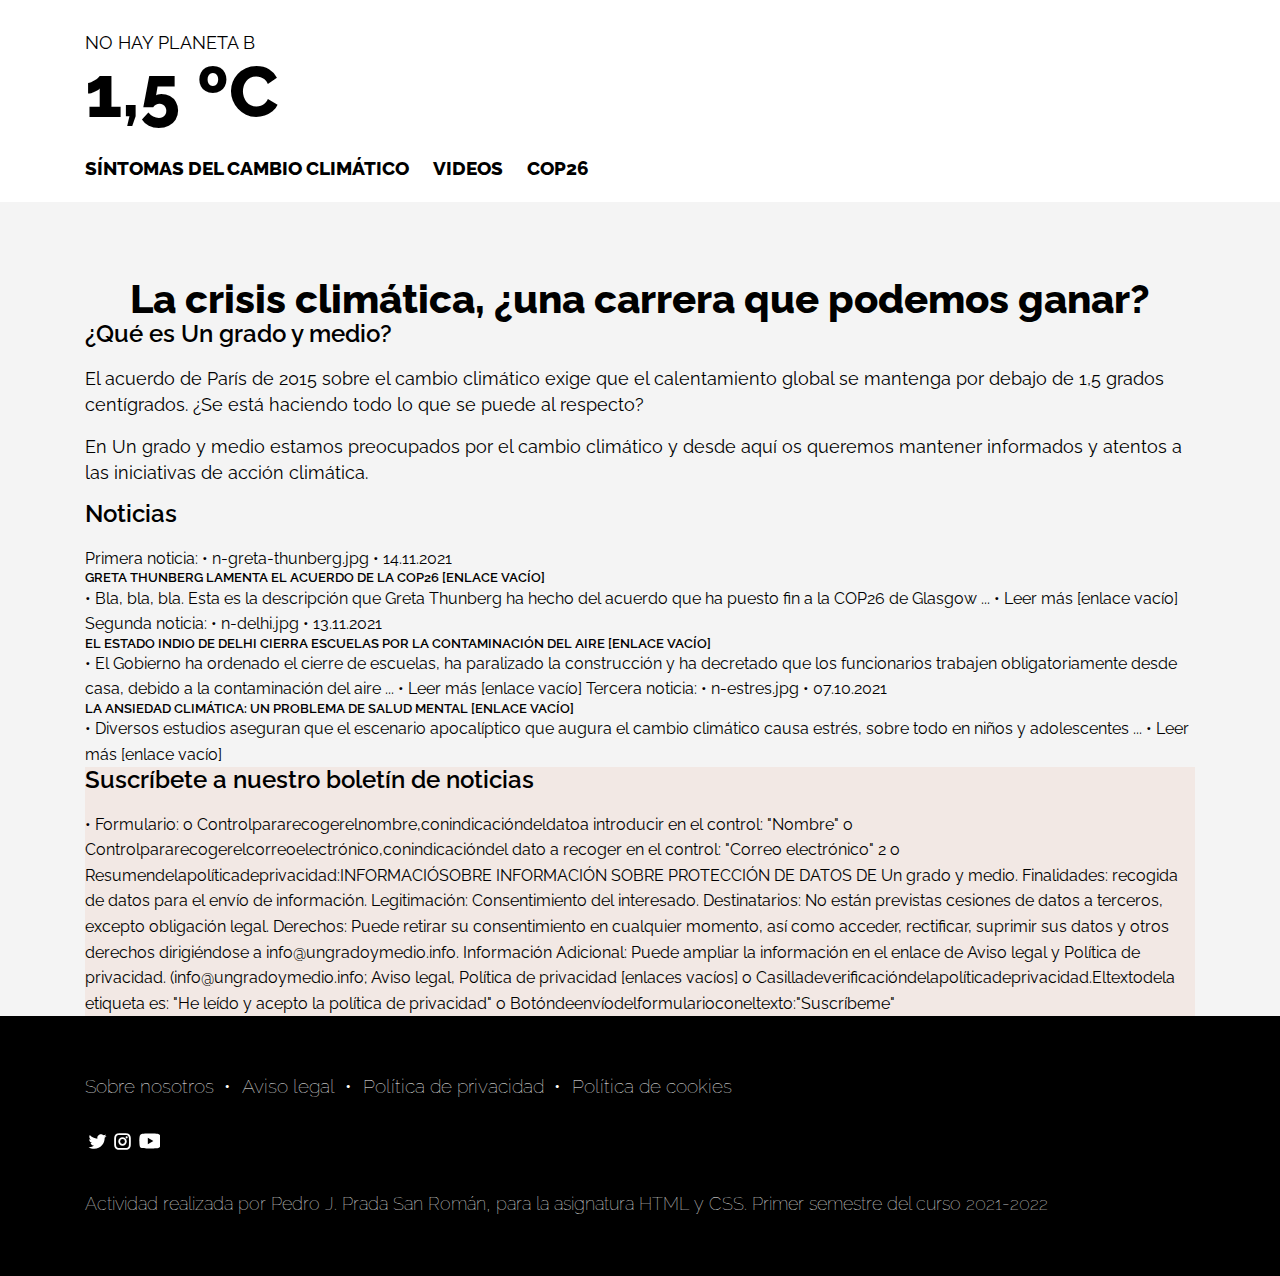
==== index.html @ 4e3079ca "Carga inicial de archivos" ====
<!DOCTYPE html>
<html lang="en">
<head>
    <meta charset="UTF-8">
    <meta name="viewport" content="width=device-width,initial-scale=1">
    <title>Title</title>
    <link rel="stylesheet" href="css/style.css">
</head>
<body>
<header>
    <div class="contlogo">
        <a href="index.html">
            <p class="noplanb">No hay planeta B</p>
            <p class="c15">1,5 &#186;C</p>
        </a>
    </div>
</header>
<nav class="superior">
    <ul>
        <li><a href="sintomas.html">Síntomas del cambio climático</a></li>
        <li><a href="videos.html">Videos</a></li>
        <li><a href="cop26.html">COP26</a></li>
    </ul>
</nav>
<main>
    <section class="principal">
        <h1>La crisis climática, ¿una carrera que podemos ganar?</h1>
    </section>
    <section>
        <h2>¿Qué es Un grado y medio?</h2>
        <p>El acuerdo de París de 2015 sobre el cambio climático exige que el calentamiento global se mantenga por
            debajo de 1,5 grados centígrados. ¿Se está haciendo todo lo que se puede al respecto?</p>
        <p>En Un grado y medio estamos preocupados por el cambio climático y desde aquí os queremos mantener
            informados y atentos a las iniciativas de acción climática.</p>
    </section>
    <section>
        <h2>Noticias</h2>
        <div class="noticia">
            Primera noticia:

            • n-greta-thunberg.jpg
            • 14.11.2021
            <h3>Greta Thunberg lamenta el acuerdo de la COP26 [enlace
                vacío]</h3>

            • Bla, bla, bla. Esta es la descripción que Greta Thunberg ha
            hecho del acuerdo que ha puesto fin a la COP26 de Glasgow
            ...
            • Leer más [enlace vacío]
        </div>
        <div class="noticia">
            Segunda noticia:
            • n-delhi.jpg
            • 13.11.2021
            <h3>El estado indio de Delhi cierra escuelas por la contaminación
                del aire [enlace vacío]</h3>
            • El Gobierno ha ordenado el cierre de escuelas, ha paralizado
            la construcción y ha decretado que los funcionarios trabajen obligatoriamente desde casa, debido a la
            contaminación del aire ...
            • Leer más [enlace vacío] Tercera noticia:
            • n-estres.jpg
            • 07.10.2021
        </div>
        <div class="noticia">
            <h3>La ansiedad climática: un problema de salud mental [enlace
                vacío]</h3>
            • Diversos estudios aseguran que el escenario apocalíptico
            que augura el cambio climático causa estrés, sobre todo en
            niños y adolescentes ...
            • Leer más [enlace vacío]
        </div>
    </section>
    <section class="boletin">
        <h2>Suscríbete a nuestro boletín de noticias</h2>
        • Formulario:
        o Controlpararecogerelnombre,conindicacióndeldatoa introducir en el control: "Nombre"
        o Controlpararecogerelcorreoelectrónico,conindicacióndel dato a recoger en el control: "Correo electrónico"
        2
        o Resumendelapolíticadeprivacidad:INFORMACIÓSOBRE INFORMACIÓN SOBRE PROTECCIÓN DE DATOS DE Un grado y medio.
        Finalidades: recogida de datos para el envío de información. Legitimación: Consentimiento del interesado.
        Destinatarios: No están previstas cesiones de datos a terceros, excepto obligación legal. Derechos: Puede
        retirar su consentimiento en cualquier momento, así como acceder, rectificar, suprimir sus datos y otros
        derechos dirigiéndose a info@ungradoymedio.info. Información Adicional: Puede ampliar la información en el
        enlace de Aviso legal y Política de privacidad.
        (info@ungradoymedio.info; Aviso legal, Política de privacidad
        [enlaces vacíos]
        o Casilladeverificacióndelapolíticadeprivacidad.Eltextodela
        etiqueta es: "He leído y acepto la política de privacidad" o
        Botóndeenvíodelformularioconeltexto:"Suscríbeme"
    </section>
</main>
<footer>
    <nav>
        <ul class="footmenu">
            <li><a href="">Sobre nosotros</a></li>
            <li><a href="">Aviso legal</a></li>
            <li><a href="">Política de privacidad</a></li>
            <li><a href="">Política de cookies</a></li>
        </ul>
        <ul class="redes">
            <li class="twitter">
                <a href=""></a>
            </li>
            <li class="instagram">
                <a href=""></a>
            </li>
            <li class="youtube">
                <a href=""></a>
            </li>
        </ul>
    </nav>
    <div>
        <p>Actividad realizada por Pedro J. Prada San Román, para la asignatura
            HTML y CSS. Primer semestre del curso 2021-2022</p>
    </div>
</footer>
</body>
</html>
---- css/style.css ----
/*
CSS general
 */
@import url('https://fonts.googleapis.com/css2?family=Raleway:ital,wght@0,400;0,600;0,800;1,400&display=swap');

* {
    margin: 0;
    padding: 0;
    box-sizing: border-box;
}

body {
    font-family: Raleway, sans-serif;
    line-height: 1.6;
    color: rgb(0, 0, 0);
    background-color: rgb(244, 244, 244);
}

h1, h2, h3 {
    line-height: 1.1em;
}

h1 {
    font-weight: 800;
    font-size: 2.5rem;
    text-align: center;
}

h2 {
    font-weight: 600;
    font-size: 1.5rem;
}

h3 {
    text-transform: uppercase;
    font-weight: 600;
    font-size: .8rem;
}

p {
    font-size: 1.1rem;
    margin-bottom: 1rem;
}

a {
    text-decoration: none;
    color: black;
    padding: 0;
    margin: 0;
}

/*
CSS cabacera
 */
header {
    display: inline-block;
    width: 100%;
    background-color: rgb(255, 255, 255);
    padding: 0;
}

.contlogo {
    margin: 0 auto;
    width: 1110px;
}


.superior {
    background-color: white;
    padding: 0;
    position: -webkit-sticky;
    position: sticky;
    top: 0;
    display: block;
    line-height: 3.0em;
    padding-bottom: 10px;
}

.superior ul {
    width: 1110px;
    margin: 0px auto 0;
    list-style: none;
    text-transform: uppercase;
    font-size: 1.2em;
    font-weight: 800;
}

.superior ul li {
    display: inline;
    margin-right: 20px;
}

.superior ul li a {
    color: rgb(0, 0, 0);
}

.superior ul li a:hover {
    color: rgba(0, 0, 0, 0.5);
}

.superior ul li a.actual {
    color: rgb(189, 55, 0);
}

.noplanb {
    display: block;
    line-height: 1.5em;
    margin-top: 30px;
    margin-bottom: 0px;
    font-size: 1.1em;
    text-transform: uppercase;
}

.c15 {
    display: block;
    line-height: 1em;
    font-weight: 800;
    font-size: 4.5em;
}

/*
CSS Cuerpo general
 */
main {
    width: 1110px;
    min-height: 710px;
    margin: 0 auto 0px;
    padding-top: 10px;

}

.boletin {
    background-color: rgb(242, 232, 228);
}


/*
CSS Cuerpo Sintomas
 */
article {
    padding: 10px;
}

article a {
    text-decoration: none;
    border-bottom: dotted 1px;
    color: rgb(189, 55, 0);
}

article a:hover {
    color: rgb(0, 0, 0);
}

aside figure img {
    width: 300px;
}

/*
CSS COP26
 */
.maincop26 {
    margin-top: 35px;
    display: grid;
    grid-template-areas:
      "section section"
      "footer footer";
    grid-template-columns: 5fr 7fr;
    grid-gap: 120px;
}

h1 {
    margin-top: 65px;
}

aside h3 {
    margin-top: 13px;

}

aside p {
    line-height: 1.5em;
    margin-bottom: 15px;
}

section h2 {
    margin-bottom: 18px;

}

section p {
    font-weight: 400;
    line-height: 1.5em;
    margin-bottom: 15px;
    hyphens: auto;
}

blockquote {
    border-left: solid 5px rgb(189, 55, 0);
    background-color: rgb(255, 255, 255);
    padding: 10px;
    margin-bottom: 25px;
    font-style: italic;
}

ol {
    margin-bottom: 30px;
}

ol li {
    font-size: 1.1em;
    margin-left: 30px;
    margin-bottom: 13px;
}

cite {
    font-weight: bold;
}

.resaltado {
    font-weight: 600;
}

/*
CSS Pie de página
 */
footer {

    width: 100%;
    display: block;
    height: 260px;
    margin: 0;
    background-color: rgb(0, 0, 0);
    color: rgb(255, 255, 255);
    font-weight: lighter;
    font-size: 1.2em;
}


footer nav, footer div {
    margin: 0 auto;
    width: 1110px;
}

footer div {
    padding-top: 30px;
}

footer div p {
    line-height: .7;
}

footer nav ul {
    margin: 0;
    padding-top: 55px;
    list-style: none;

}

footer nav ul li {
    display: inline;
    margin-right: 7px;
}

footer ul li a {
    text-decoration: none;
    color: rgb(255, 255, 255);
}

footer ul li a:hover {
    color: rgb(189, 55, 0);
}

.footmenu li:after {
    margin-left: 5px;
    content: ' \2022';
}

.footmenu li:last-child:after {
    content: '';
}

footer nav ul.redes {
    margin: 0;
    padding-top: 35px;
    list-style: none;
}

footer nav ul.redes li {
    margin: 0;
}

.twitter {
    padding: 12.5px;
    background-image: url("../images/twitter.svg");
    background-repeat: no-repeat;
    background-size: 25px;
    cursor: pointer;
}

.youtube {
    padding: 12.5px;
    background-image: url("../images/youtube.svg");
    background-repeat: no-repeat;
    background-size: 30px;
    cursor: pointer;
}

.instagram {
    padding: 12.5px;
    background-image: url("../images/instagram.svg");
    background-repeat: no-repeat;
    background-size: 25px;
    cursor: pointer;
}

.twitter:hover, .youtube:hover, .instagram:hover {
    opacity: .7;
}


@media screen and (max-width: 1080px) {
    /*
    CSS cabacera
     */
    header {
        margin: 0 auto;
    }

    header, main, footer {
        width: 100%
    }
}

@media screen and (max-width: 800px) {

    /*
    CSS cabacera
    */

    .contlogo {
        margin: 0 auto;
        width: 100%;
    }
    .superior{
        padding-top: 10px;
        line-height: 1.5em;
        padding-bottom: 20px;
    }

    .superior ul {
        display: inline-block;
        width: 100%;
        font-size: 1em;
    }

    nav.superior ul li {
        display: block;
        text-align: center;
    }


    .noplanb {
        margin: 30px auto 0;
        font-size: .8em;
        text-align: center;
    }

    .c15 {
        text-align: center;
        line-height: 1em;
        font-size: 3.5em;
    }

    h1 {
        margin-top: 50px;
        font-size: 1.5rem;
        text-align: center;
    }
    h2 {
        font-size: 1.3rem;
    }
    /*
CSS COP26
 */
    .maincop26 {
        margin-top: 35px;
        display: block;
        padding: 0 30px;

    }

    /*
    CSS Pie de página
     */
    footer {

        display: block;
        line-height: 1.3em;
        height: 380px;
        margin: 0;
        background-color: rgb(0, 0, 0);
        color: rgb(255, 255, 255);
        font-weight: lighter;
        font-size: 1.2em;

        text-align: center;
    }


    footer nav, footer div {
        margin: 0 auto;
        width: 75%;
    }

    footer div {
        padding-top: 25px;
    }

    footer div p {
        line-height: 1.4em;
    }


    footer nav ul li {
        display: block;
    }

    .footmenu li:after {
        content: '';
    }

    footer nav ul.redes li {
        display: inline;
        margin: 0;
    }
}
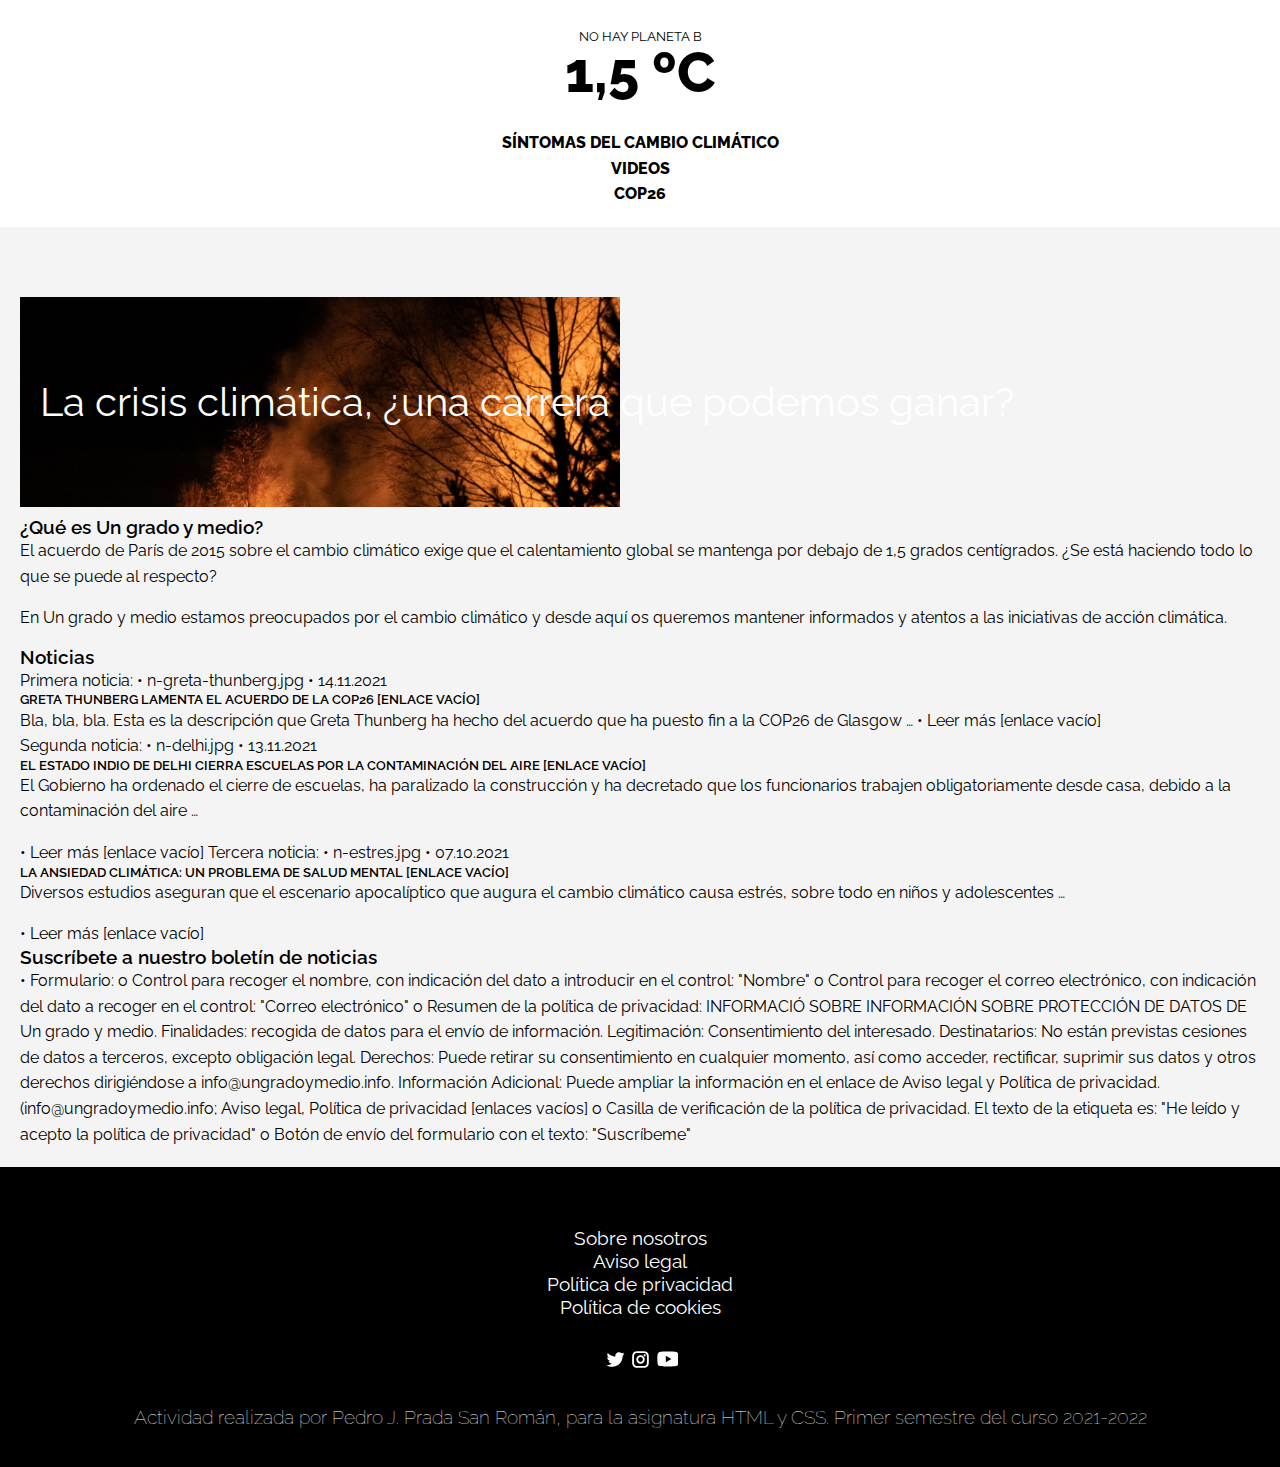
==== commit 642916f0: "avance" ====
--- a/index.html
+++ b/index.html
@@ -1,10 +1,10 @@
 <!DOCTYPE html>
-<html lang="en">
+<html lang="es">
 <head>
     <meta charset="UTF-8">
     <meta name="viewport" content="width=device-width,initial-scale=1">
     <title>Title</title>
-    <link rel="stylesheet" href="css/style.css">
+    <link rel="stylesheet" href="css/styles.css">
 </head>
 <body>
 <header>
@@ -17,21 +17,20 @@
 </header>
 <nav class="superior">
     <ul>
-        <li><a href="sintomas.html">Síntomas del cambio climático</a></li>
+        <li><a href="sintomas.html">Síntomas del cambio climático</a></li>
         <li><a href="videos.html">Videos</a></li>
         <li><a href="cop26.html">COP26</a></li>
     </ul>
 </nav>
 <main>
     <section class="principal">
-        <h1>La crisis climática, ¿una carrera que podemos ganar?</h1>
+        <h1>La crisis climática, ¿una carrera que podemos ganar?</h1>
     </section>
     <section>
-        <h2>¿Qué es Un grado y medio?</h2>
-        <p>El acuerdo de París de 2015 sobre el cambio climático exige que el calentamiento global se mantenga por
-            debajo de 1,5 grados centígrados. ¿Se está haciendo todo lo que se puede al respecto?</p>
-        <p>En Un grado y medio estamos preocupados por el cambio climático y desde aquí os queremos mantener
-            informados y atentos a las iniciativas de acción climática.</p>
+        <h2>¿Qué es Un grado y medio? </h2>
+        <p>El acuerdo de París de 2015 sobre el cambio climático exige que el calentamiento global se mantenga por debajo de 1,5 grados centígrados. ¿Se está haciendo todo lo que se puede al respecto?</p>
+        <p>En Un grado y medio estamos preocupados por el cambio climático y desde aquí os queremos mantener informados y atentos a las iniciativas de acción climática.</p>
+
     </section>
     <section>
         <h2>Noticias</h2>
@@ -40,53 +39,42 @@
 
             • n-greta-thunberg.jpg
             • 14.11.2021
-            <h3>Greta Thunberg lamenta el acuerdo de la COP26 [enlace
-                vacío]</h3>
+            <h3>Greta Thunberg lamenta el acuerdo de la COP26 [enlace vacío]</h3>
 
-            • Bla, bla, bla. Esta es la descripción que Greta Thunberg ha
-            hecho del acuerdo que ha puesto fin a la COP26 de Glasgow
-            ...
-            • Leer más [enlace vacío]
+            Bla, bla, bla. Esta es la descripción que Greta Thunberg ha hecho del acuerdo que ha puesto fin a la COP26 de Glasgow …
+
+            • Leer más [enlace vacío]
         </div>
         <div class="noticia">
             Segunda noticia:
             • n-delhi.jpg
             • 13.11.2021
-            <h3>El estado indio de Delhi cierra escuelas por la contaminación
-                del aire [enlace vacío]</h3>
-            • El Gobierno ha ordenado el cierre de escuelas, ha paralizado
-            la construcción y ha decretado que los funcionarios trabajen obligatoriamente desde casa, debido a la
-            contaminación del aire ...
-            • Leer más [enlace vacío] Tercera noticia:
+            <h3>El estado indio de Delhi cierra escuelas por la contaminación del aire [enlace vacío]</h3>
+            <p>
+                El Gobierno ha ordenado el cierre de escuelas, ha paralizado la construcción y ha decretado que los funcionarios trabajen obligatoriamente desde casa, debido a la contaminación del aire …
+            </p>
+            • Leer más [enlace vacío] Tercera noticia:
             • n-estres.jpg
             • 07.10.2021
         </div>
         <div class="noticia">
-            <h3>La ansiedad climática: un problema de salud mental [enlace
-                vacío]</h3>
-            • Diversos estudios aseguran que el escenario apocalíptico
-            que augura el cambio climático causa estrés, sobre todo en
-            niños y adolescentes ...
-            • Leer más [enlace vacío]
+            <h3>La ansiedad climática: un problema de salud mental [enlace vacío]
+            </h3>
+           <p>Diversos estudios aseguran que el escenario apocalíptico que augura el cambio climático causa estrés, sobre todo en niños y adolescentes …</p>
+            • Leer más [enlace vacío]
         </div>
     </section>
     <section class="boletin">
-        <h2>Suscríbete a nuestro boletín de noticias</h2>
+        <h2>Suscríbete a nuestro boletín de noticias</h2>
         • Formulario:
-        o Controlpararecogerelnombre,conindicacióndeldatoa introducir en el control: "Nombre"
-        o Controlpararecogerelcorreoelectrónico,conindicacióndel dato a recoger en el control: "Correo electrónico"
-        2
-        o Resumendelapolíticadeprivacidad:INFORMACIÓSOBRE INFORMACIÓN SOBRE PROTECCIÓN DE DATOS DE Un grado y medio.
-        Finalidades: recogida de datos para el envío de información. Legitimación: Consentimiento del interesado.
-        Destinatarios: No están previstas cesiones de datos a terceros, excepto obligación legal. Derechos: Puede
-        retirar su consentimiento en cualquier momento, así como acceder, rectificar, suprimir sus datos y otros
-        derechos dirigiéndose a info@ungradoymedio.info. Información Adicional: Puede ampliar la información en el
-        enlace de Aviso legal y Política de privacidad.
-        (info@ungradoymedio.info; Aviso legal, Política de privacidad
-        [enlaces vacíos]
-        o Casilladeverificacióndelapolíticadeprivacidad.Eltextodela
-        etiqueta es: "He leído y acepto la política de privacidad" o
-        Botóndeenvíodelformularioconeltexto:"Suscríbeme"
+        o Control para recoger el nombre, con indicación del dato a introducir en el control: "Nombre"
+        o	Control para recoger el correo electrónico, con indicación del dato a recoger en el control: "Correo electrónico"
+        o	Resumen de la política de privacidad: INFORMACIÓ SOBRE INFORMACIÓN SOBRE PROTECCIÓN DE DATOS DE Un grado y medio. Finalidades: recogida de datos para el envío de información. Legitimación: Consentimiento del interesado. Destinatarios: No están previstas cesiones de datos a terceros, excepto obligación legal. Derechos: Puede retirar su consentimiento en cualquier momento, así como acceder, rectificar, suprimir sus datos y otros derechos dirigiéndose a info@ungradoymedio.info. Información Adicional: Puede ampliar la información en el enlace de Aviso legal y Política de privacidad. + +(info@ungradoymedio.info; Aviso legal, Política de privacidad [enlaces vacíos]
+        o	Casilla de verificación de la política de privacidad. El texto de la etiqueta es: "He leído y acepto la política de privacidad"
+        o	Botón de envío del formulario con el texto: "Suscríbeme"
+
     </section>
 </main>
 <footer>
@@ -94,19 +82,13 @@
         <ul class="footmenu">
             <li><a href="">Sobre nosotros</a></li>
             <li><a href="">Aviso legal</a></li>
-            <li><a href="">Política de privacidad</a></li>
-            <li><a href="">Política de cookies</a></li>
+            <li><a href="">Política de privacidad</a></li>
+            <li><a href="">Política de cookies</a></li>
         </ul>
         <ul class="redes">
-            <li class="twitter">
-                <a href=""></a>
-            </li>
-            <li class="instagram">
-                <a href=""></a>
-            </li>
-            <li class="youtube">
-                <a href=""></a>
-            </li>
+            <li class="twitter"><a href=""></a></li>
+            <li class="instagram"><a href=""></a></li>
+            <li class="youtube"><a href=""></a></li>
         </ul>
     </nav>
     <div>
--- a/css/styles.css
+++ b/css/styles.css
@@ -0,0 +1,390 @@
+/*
+CSS general
+Tenemos como criterio de diseño "mobile first"
+ */
+
+/*
+Se importan las fuentes a utilizar
+ */
+@import url('https://fonts.googleapis.com/css2?family=Raleway:ital,wght@0,400;0,600;0,800;1,400&display=swap');
+/*
+Se anulan los márgenes y los padding de todos los elementos
+Se utiliza el modelo alternativo de cajas
+ */
+* {
+    margin: 0;
+    padding: 0;
+    box-sizing: border-box;
+}
+
+/* Sew determina la fuente a usar, el espaciodo entre lineas, el color y el fondo general de la página
+
+ */
+body {
+    font-family: Raleway, sans-serif;
+    line-height: 1.6;
+    color: rgb(0, 0, 0);
+    background-color: rgb(244, 244, 244);
+}
+
+/* Se determina el interlineado de las cabeceras
+
+ */
+h1, h2, h3 {
+    line-height: 1.1em;
+}
+/*
+Estilos generales para la cabecera h1
+ */
+h1 {
+    margin: 50px 0 10px;
+    font-weight: 800;
+    font-size: 1.5rem;
+    text-align: center;
+}
+/*
+Estilos generales para la cabecera h2
+ */
+h2 {
+    font-weight: 600;
+    font-size: 1.2rem;
+}
+/*
+Estilos generales para la cabecera h3
+ */
+h3 {
+    text-transform: uppercase;
+    font-weight: 600;
+    font-size: .8rem;
+}
+/*
+Estilos generales para la párrafo
+ */
+p {
+    font-size: 1rem;
+    margin-bottom: 1rem;
+}
+/*
+Estilos generales básicos para enlaces
+ */
+a {
+    text-decoration: none;
+    color:rgb(0,0,0);
+}
+.enlace{
+    color: rgb(189,55,0);
+}
+/*
+Resaltado de texto
+ */
+.resaltado {
+    font-weight: 800;
+}
+/*
+enlaces de "leer más", "más info" según se determina en el enunciado
+ */
+.leermas{
+    color: rgb(189,55,0);
+    font-weight:600;
+    padding-bottom: 5px;
+    border-bottom: dotted 1px;
+}
+/*
+CSS cabacera
+ */
+/*
+CSS del header que contiene el lema y el logo
+ */
+header {
+    display: inline-block;
+    width: 100%;
+    background-color: rgb(255, 255, 255);
+}
+/*
+Márgenes para el logo (este es un texto)
+ */
+.contlogo {
+    margin-top: 30px;
+    margin-bottom: 30px;
+}
+/*
+CSS para el lema
+ */
+.noplanb {
+    display: block;
+    line-height: 1.1em;
+    text-transform: uppercase;
+    margin: 10px auto 0;
+    font-size: .8em;
+    text-align: center;
+}
+/*
+CSS para el logo
+ */
+.c15 {
+    display: block;
+    line-height: 1em;
+    font-weight: 800;
+    text-align: center;
+    font-size: 3.5em;
+}
+/* Para el menuú de navehación se usa
+
+ */
+nav {
+    background-color: white;
+    position: -webkit-sticky;
+    position: sticky;
+    top:0;
+    padding-bottom: 20px;
+    z-index: 1000;
+}
+
+nav ul {
+    width: 100%;
+    margin: 0px auto 0;
+    list-style: none;
+    text-transform: uppercase;
+    font-size: 1em;
+    font-weight: 800;
+}
+
+nav ul li {
+    text-align: center;
+}
+
+nav ul li a {
+    color: rgb(0, 0, 0);
+}
+
+nav ul li a:hover {
+    color: rgba(0, 0, 0, 0.5);
+}
+
+nav ul li a.actual {
+    color: rgb(189, 55, 0);
+}
+
+
+
+/*
+ CSS Pie de página
+  */
+footer {
+    width: 100%;
+    display: block;
+    padding:5px 20px 20px 20px;
+
+    background-color: rgb(0, 0, 0);
+    color: rgb(255, 255, 255);
+    font-weight: lighter;
+    font-size: 1.2em;
+    text-align: center;
+}
+
+
+footer nav {
+    padding: 0;
+    display: inline-block;
+    margin: 0 auto;
+    width: 100%;
+line-height: 1.2em;
+    background-color: rgb(0, 0, 0);
+}
+
+footer div {
+    display: inline-block;
+    margin: 0 auto;
+    width: 100%;
+
+
+    background-color: rgb(0, 0, 0);
+
+}
+
+footer div p {
+    font-size: 1em;
+    line-height: 1.4em;
+}
+footer nav{}
+footer nav ul {
+    margin: 0;
+    padding-top: 55px;
+    list-style: none;
+    font-weight: 400;
+    font-size: 1em;
+    text-transform: none;
+}
+
+footer nav ul li {
+    display: block;
+}
+
+footer ul li a {
+    text-decoration: none;
+    color: rgb(255, 255, 255);
+}
+
+footer ul li a:hover {
+    color: rgb(189, 55, 0);
+}
+
+
+
+footer nav ul.redes {
+    padding: 40px 0 20px;
+    list-style: none;
+}
+
+footer nav ul.redes li {
+    display: inline;
+    margin: 0;
+}
+/*
+Se configura la apariencia de los enlaces a redes sociales del menú del footer.
+También su comportamiento en caso de poner el puntero encima del enlace
+ */
+
+.twitter {
+    padding: 12.5px;
+    background-image: url("../images/twitter.svg");
+    background-repeat: no-repeat;
+    background-size: 25px;
+    cursor: pointer;
+}
+
+.youtube {
+    padding: 12.5px;
+    background-image: url("../images/youtube.svg");
+    background-repeat: no-repeat;
+    background-size: 30px;
+    cursor: pointer;
+}
+
+.instagram {
+    padding: 12.5px;
+    background-image: url("../images/instagram.svg");
+    background-repeat: no-repeat;
+    background-size: 25px;
+    cursor: pointer;
+}
+
+.twitter:hover, .youtube:hover, .instagram:hover {
+    opacity: .7;
+}
+
+/* CSS Cuerpo */
+/*
+Se añade la separación que tiene que haber entre la página y el borde de la pantalla del dispositivo móvil
+ */
+main{
+    padding:20px;
+}
+/* index
+
+ */
+.principal h1{
+    background-image: url("../images/bg-hero-home.jpg");
+    background-repeat: no-repeat;
+    background-size: 600px;
+    color: white;
+    padding: 75px 0 75px 20px;
+    font-weight: 400;
+    font-size: 2.5em;
+    line-height: 1.5em;
+    text-align: left;
+}
+
+
+
+
+
+
+
+/* Síntomas
+Se pone el ancho de la sección, la separación entre el borde y el contenido, las esquinas redondeadas el color del fondo y la separación con el elemento inmediatamente inferior
+*/
+section.sintomas {
+    width: 100%;
+    padding: 20px;
+    background-color: white;
+    border-radius: 10px;
+    margin-bottom: 15px;
+}
+.videos h1 {
+    margin: 30px 0 10px;
+    font-weight: 800;
+    font-size: 1.5rem;
+    text-align: center;
+}
+.sintomas figure img {
+    max-width:100%;
+}
+/*
+Se determina el ancho máximo de la imagen
+ */
+.videos h1 {
+    margin: 30px 0 10px;
+    font-weight: 800;
+    font-size: 1.5rem;
+    text-align: center;
+}
+
+figure.video{
+    background-color: white;
+    margin-bottom: 25px;
+}
+.video-fluid {
+    position:relative;
+
+padding: 0;
+
+    max-width: 100%;
+    padding: 0;
+    overflow: hidden;
+    margin-bottom: 10px;
+    background-color: white;
+
+}
+
+.video-fluid-item {
+    position:absolute;top:0;left:0;width:100%; height:100%;
+    border: none;
+}
+.video-fluid::before {
+    display: block;
+    content: "";
+    padding-top: 56.25%;
+}
+figcaption{
+    font-size: 1em;
+    text-align: center;
+    padding: 10px 0;
+}
+cite {
+    font-weight: 800;
+}
+
+/*
+COP 26
+ */
+h2.resultados{
+    padding: 30px 0 20px;
+}
+
+ol{
+  padding-left: 20px;
+}
+ol li{
+    margin-bottom: 20px;
+}
+blockquote {
+    border-left: solid 5px rgb(189, 55, 0);
+    background-color: rgb(255, 255, 255);
+    padding: 10px;
+    margin-bottom: 25px;
+    font-style: italic;
+}
+
+
+
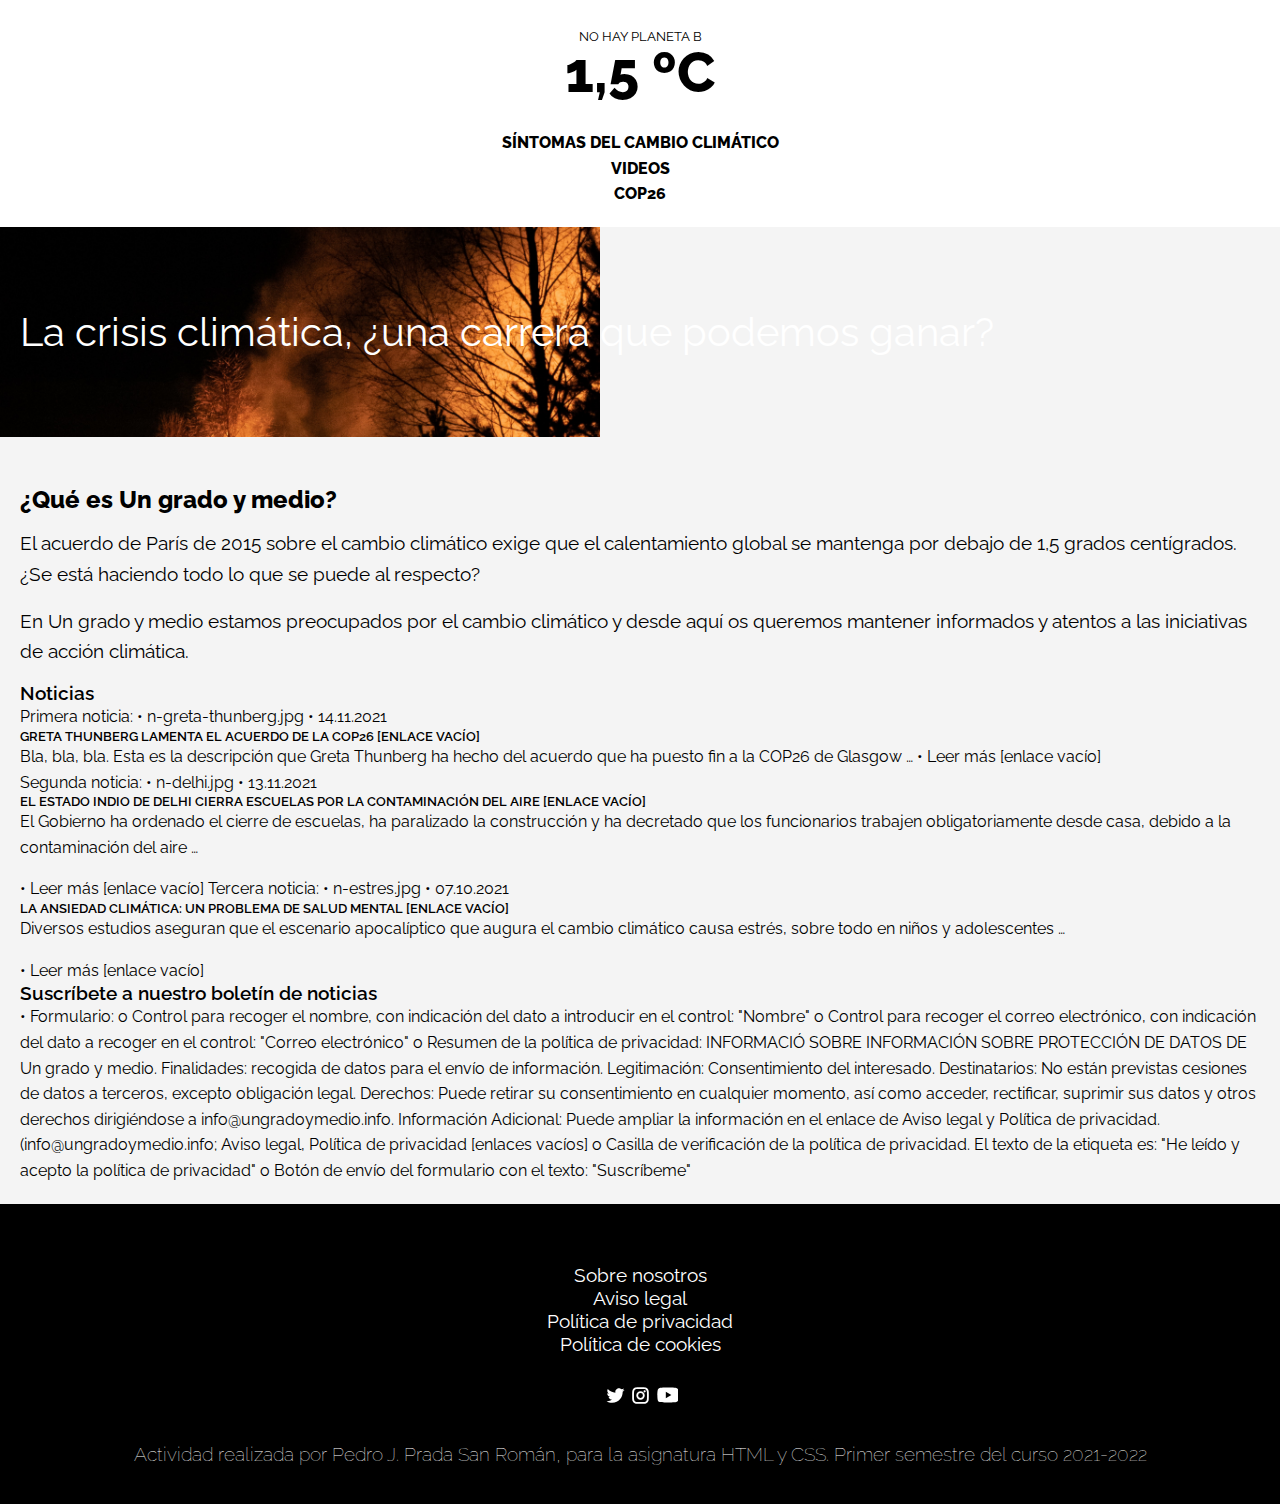
==== commit e8180e83: "movil index" ====
--- a/index.html
+++ b/index.html
@@ -22,11 +22,9 @@
         <li><a href="cop26.html">COP26</a></li>
     </ul>
 </nav>
+        <h1 class="principal">La crisis climática, ¿una carrera que podemos ganar?</h1>
 <main>
-    <section class="principal">
-        <h1>La crisis climática, ¿una carrera que podemos ganar?</h1>
-    </section>
-    <section>
+    <section class="titular">
         <h2>¿Qué es Un grado y medio? </h2>
         <p>El acuerdo de París de 2015 sobre el cambio climático exige que el calentamiento global se mantenga por debajo de 1,5 grados centígrados. ¿Se está haciendo todo lo que se puede al respecto?</p>
         <p>En Un grado y medio estamos preocupados por el cambio climático y desde aquí os queremos mantener informados y atentos a las iniciativas de acción climática.</p>
--- a/css/styles.css
+++ b/css/styles.css
@@ -283,7 +283,8 @@
 /* index
 
  */
-.principal h1{
+h1.principal{
+    margin-top: 0;
     background-image: url("../images/bg-hero-home.jpg");
     background-repeat: no-repeat;
     background-size: 600px;
@@ -294,9 +295,16 @@
     line-height: 1.5em;
     text-align: left;
 }
-
-
-
+.titular h2{
+    font-weight: 800;
+    font-size: 1.5rem;
+    padding: 20px 0 15px;
+}
+
+.titular p{
+
+    font-size: 1.2rem;
+}
 
 
 
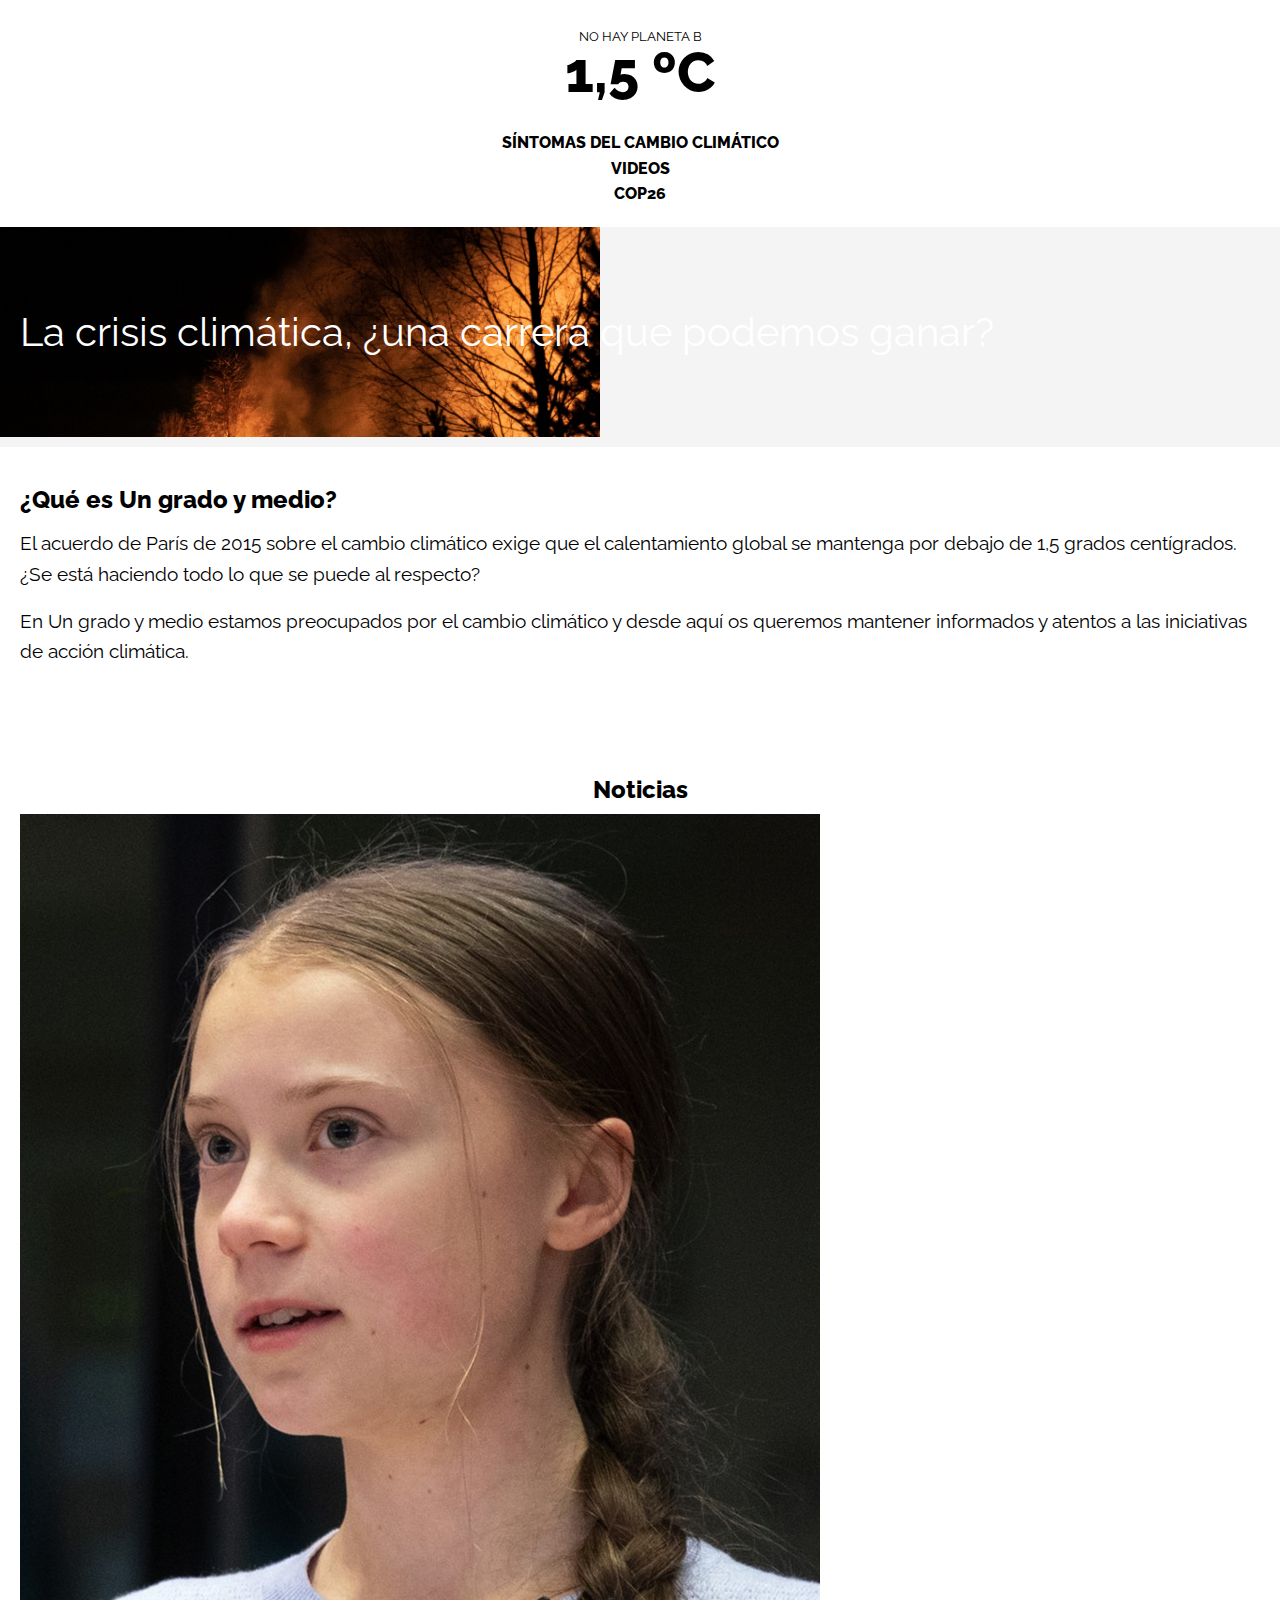
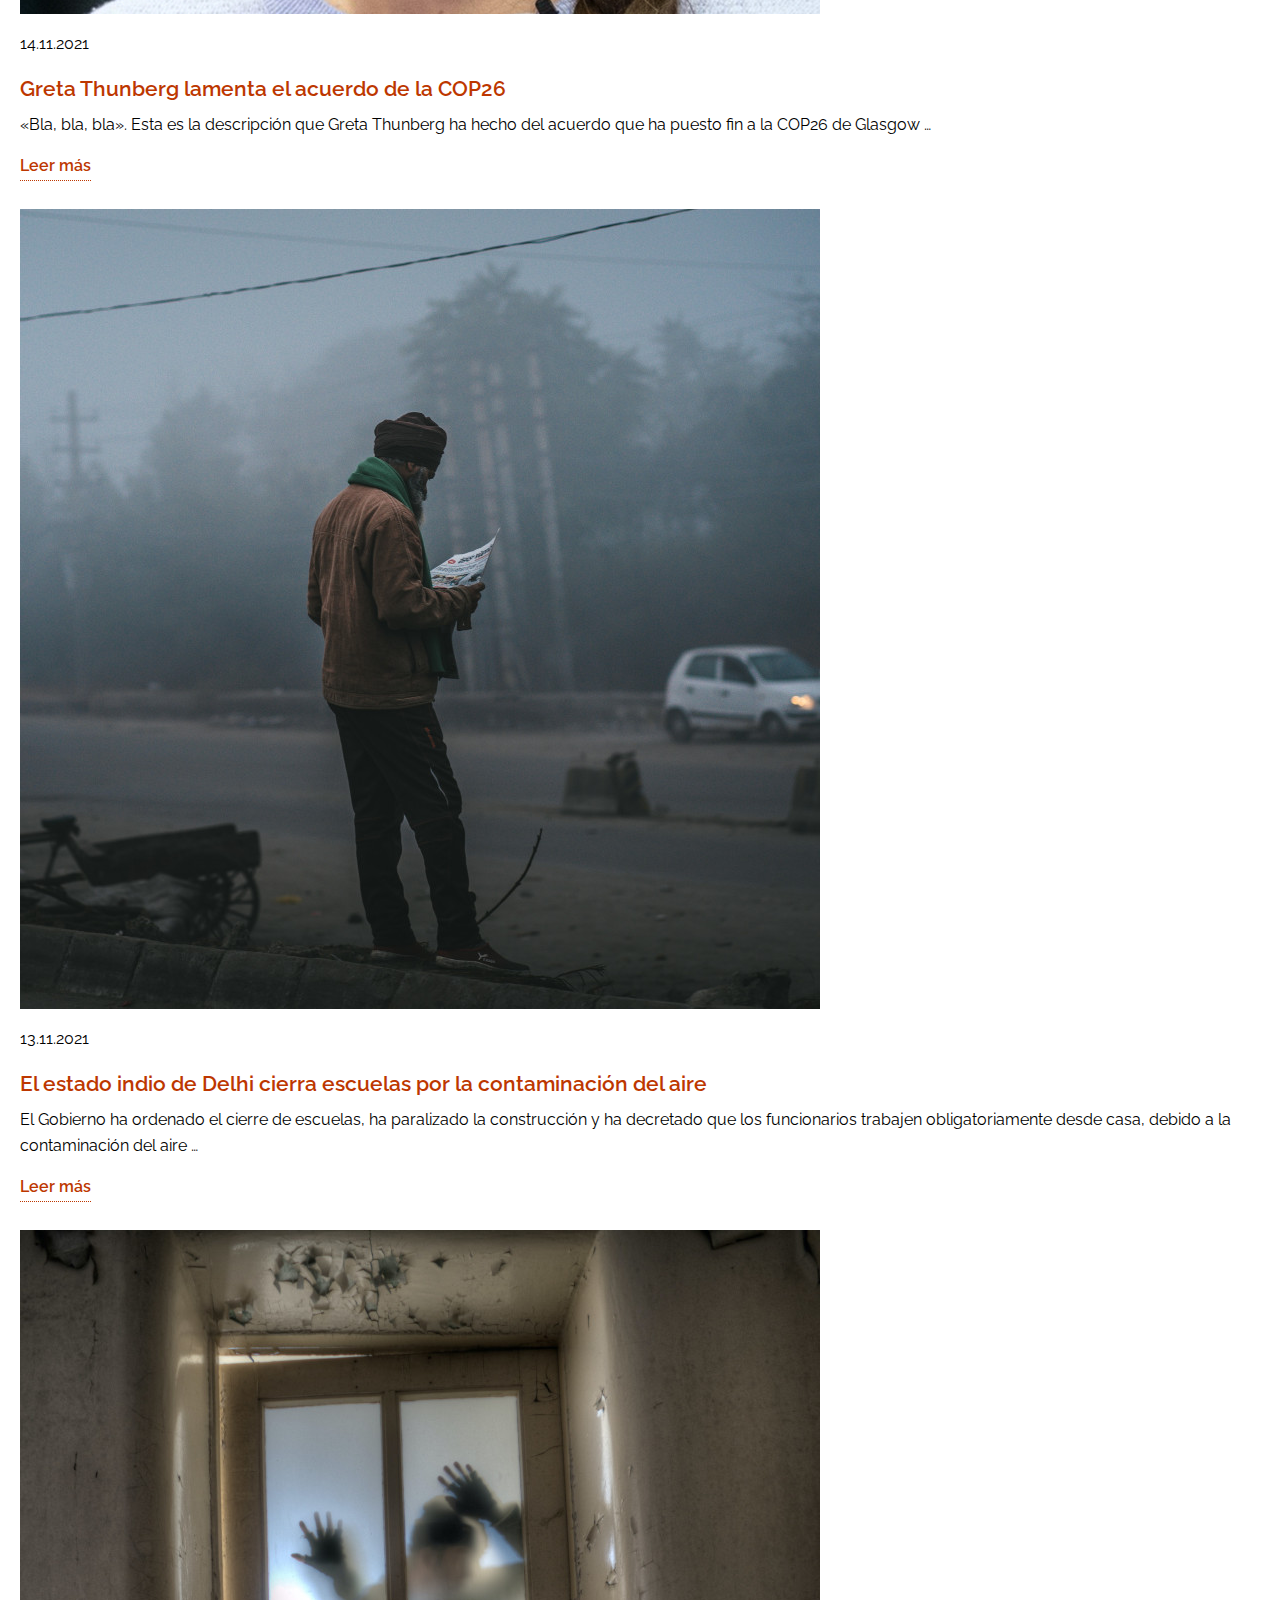
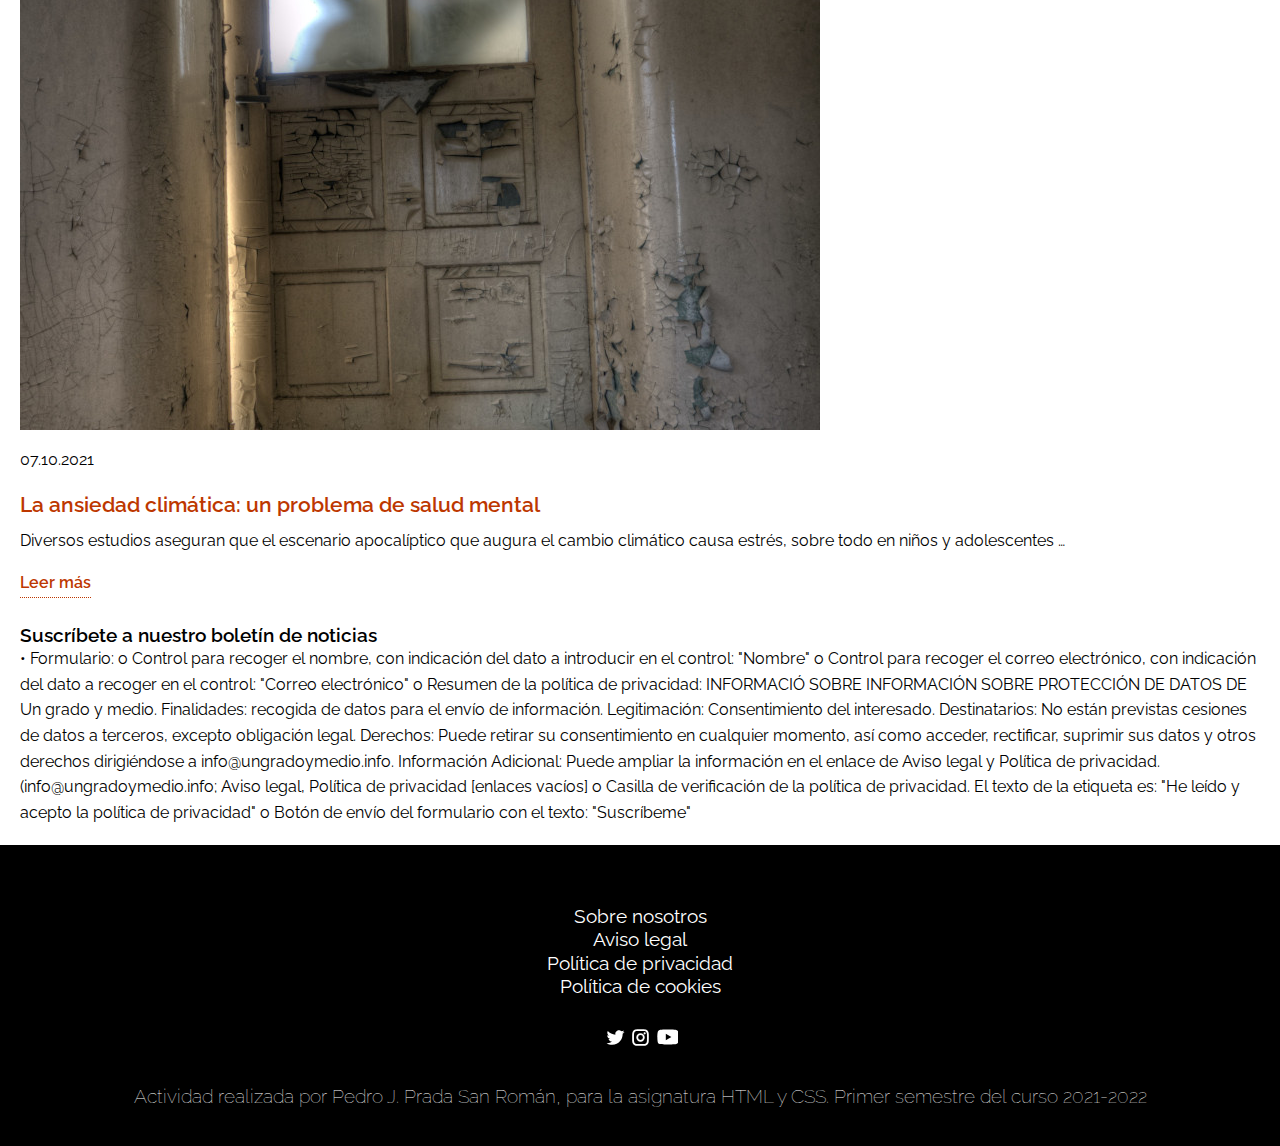
==== commit f1c1694b: "avance movil" ====
--- a/index.html
+++ b/index.html
@@ -22,56 +22,73 @@
         <li><a href="cop26.html">COP26</a></li>
     </ul>
 </nav>
-        <h1 class="principal">La crisis climática, ¿una carrera que podemos ganar?</h1>
-<main>
+<h1 class="principal">La crisis climática, ¿una carrera que podemos ganar?</h1>
+<main class="index">
     <section class="titular">
         <h2>¿Qué es Un grado y medio? </h2>
-        <p>El acuerdo de París de 2015 sobre el cambio climático exige que el calentamiento global se mantenga por debajo de 1,5 grados centígrados. ¿Se está haciendo todo lo que se puede al respecto?</p>
-        <p>En Un grado y medio estamos preocupados por el cambio climático y desde aquí os queremos mantener informados y atentos a las iniciativas de acción climática.</p>
-
+        <p>El acuerdo de París de 2015 sobre el cambio climático exige que el calentamiento global se mantenga por
+            debajo de 1,5 grados centígrados. ¿Se está haciendo todo lo que se puede al respecto?</p>
+        <p>En Un grado y medio estamos preocupados por el cambio climático y desde aquí os queremos mantener informados
+            y atentos a las iniciativas de acción climática.</p>
     </section>
-    <section>
-        <h2>Noticias</h2>
+    <h2 class="noticiasindex">Noticias</h2>
+    <section class="noticias">
+        <figure>
+            <img src="images/n-greta-thunberg.jpg" alt="" title="">
+        </figure>
+        <figcaption>14.11.2021</figcaption>
+        <div>
+            <h3><a href="" title="">Greta Thunberg lamenta el acuerdo de la COP26</a></h3>
+            <p>«Bla, bla, bla». Esta es la descripción que Greta Thunberg ha hecho del acuerdo que ha puesto fin a la
+                COP26 de Glasgow …</p>
+        </div>
+        <a href="#" title="" class="leermas enlace">Leer más</a>
+    </section>
+    <section class="noticias">
+        <figure>
+            <img src="images/n-delhi.jpg" alt="" title="">
+        </figure>
+        <figcaption>13.11.2021</figcaption>
+        <div>
+            <h3><a href="" title="">El estado indio de Delhi cierra escuelas por la contaminación del aire</a></h3>
+            <p>
+                El Gobierno ha ordenado el cierre de escuelas, ha paralizado la construcción y ha decretado que los
+                funcionarios trabajen obligatoriamente desde casa, debido a la contaminación del aire …
+            </p>
+        </div>
+        <a href="#" title="" class="leermas enlace">Leer más</a>
+    </section>
+    <section class="noticias">
+        <figure>
+            <img src="images/n-estres.jpg" alt="" title="">
+        </figure>
+        <figcaption>07.10.2021</figcaption>
         <div class="noticia">
-            Primera noticia:
-
-            • n-greta-thunberg.jpg
-            • 14.11.2021
-            <h3>Greta Thunberg lamenta el acuerdo de la COP26 [enlace vacío]</h3>
-
-            Bla, bla, bla. Esta es la descripción que Greta Thunberg ha hecho del acuerdo que ha puesto fin a la COP26 de Glasgow …
-
-            • Leer más [enlace vacío]
+            <h3>
+                <a href="" title="">La ansiedad climática: un problema de salud mental</a>
+            </h3>
+            <p>Diversos estudios aseguran que el escenario apocalíptico que augura el cambio climático causa estrés, sobre todo en niños y adolescentes …</p>
         </div>
-        <div class="noticia">
-            Segunda noticia:
-            • n-delhi.jpg
-            • 13.11.2021
-            <h3>El estado indio de Delhi cierra escuelas por la contaminación del aire [enlace vacío]</h3>
-            <p>
-                El Gobierno ha ordenado el cierre de escuelas, ha paralizado la construcción y ha decretado que los funcionarios trabajen obligatoriamente desde casa, debido a la contaminación del aire …
-            </p>
-            • Leer más [enlace vacío] Tercera noticia:
-            • n-estres.jpg
-            • 07.10.2021
-        </div>
-        <div class="noticia">
-            <h3>La ansiedad climática: un problema de salud mental [enlace vacío]
-            </h3>
-           <p>Diversos estudios aseguran que el escenario apocalíptico que augura el cambio climático causa estrés, sobre todo en niños y adolescentes …</p>
-            • Leer más [enlace vacío]
-        </div>
+        <a href="#" title="" class="leermas enlace">Leer más</a>
     </section>
     <section class="boletin">
         <h2>Suscríbete a nuestro boletín de noticias</h2>
         • Formulario:
         o Control para recoger el nombre, con indicación del dato a introducir en el control: "Nombre"
-        o	Control para recoger el correo electrónico, con indicación del dato a recoger en el control: "Correo electrónico"
-        o	Resumen de la política de privacidad: INFORMACIÓ SOBRE INFORMACIÓN SOBRE PROTECCIÓN DE DATOS DE Un grado y medio. Finalidades: recogida de datos para el envío de información. Legitimación: Consentimiento del interesado. Destinatarios: No están previstas cesiones de datos a terceros, excepto obligación legal. Derechos: Puede retirar su consentimiento en cualquier momento, así como acceder, rectificar, suprimir sus datos y otros derechos dirigiéndose a info@ungradoymedio.info. Información Adicional: Puede ampliar la información en el enlace de Aviso legal y Política de privacidad. +        o Control para recoger el correo electrónico, con indicación del dato a recoger en el control: "Correo
+        electrónico"
+        o Resumen de la política de privacidad: INFORMACIÓ SOBRE INFORMACIÓN SOBRE PROTECCIÓN DE DATOS DE Un grado y
+        medio. Finalidades: recogida de datos para el envío de información. Legitimación: Consentimiento del interesado.
+        Destinatarios: No están previstas cesiones de datos a terceros, excepto obligación legal. Derechos: Puede
+        retirar su consentimiento en cualquier momento, así como acceder, rectificar, suprimir sus datos y otros
+        derechos dirigiéndose a info@ungradoymedio.info. Información Adicional: Puede ampliar la información en el
+        enlace de Aviso legal y Política de privacidad.   -(info@ungradoymedio.info; Aviso legal, Política de privacidad [enlaces vacíos]
-        o	Casilla de verificación de la política de privacidad. El texto de la etiqueta es: "He leído y acepto la política de privacidad"
-        o	Botón de envío del formulario con el texto: "Suscríbeme"
+(info@ungradoymedio.info; Aviso legal, Política de privacidad
+        [enlaces vacíos]
+        o Casilla de verificación de la política de privacidad. El texto de la etiqueta es: "He leído y acepto la
+        política de privacidad"
+        o Botón de envío del formulario con el texto: "Suscríbeme"
 
     </section>
 </main>
--- a/css/styles.css
+++ b/css/styles.css
@@ -283,6 +283,9 @@
 /* index
 
  */
+main.index{
+    background-color: white;
+}
 h1.principal{
     margin-top: 0;
     background-image: url("../images/bg-hero-home.jpg");
@@ -305,7 +308,37 @@
 
     font-size: 1.2rem;
 }
-
+section.noticias {
+padding: 0 0 30px;
+}
+.noticias img{
+    max-width: 100%;
+}
+.noticias figcaption{
+    text-align: left;
+}
+h2.noticiasindex {
+    margin: 110px 0 10px;
+    font-weight: 800;
+    font-size: 1.5rem;
+    text-align: center;
+}
+.noticias h3 {
+    padding: 10px 0 10px;
+    line-height: 1.2em;
+    font-weight: 600;
+    font-size: 1.3rem;
+
+    color:rgb(189, 55, 0);
+    text-transform: none;
+
+
+}.noticias h3 a {
+    color:rgb(189, 55, 0);
+
+
+
+}
 
 
 
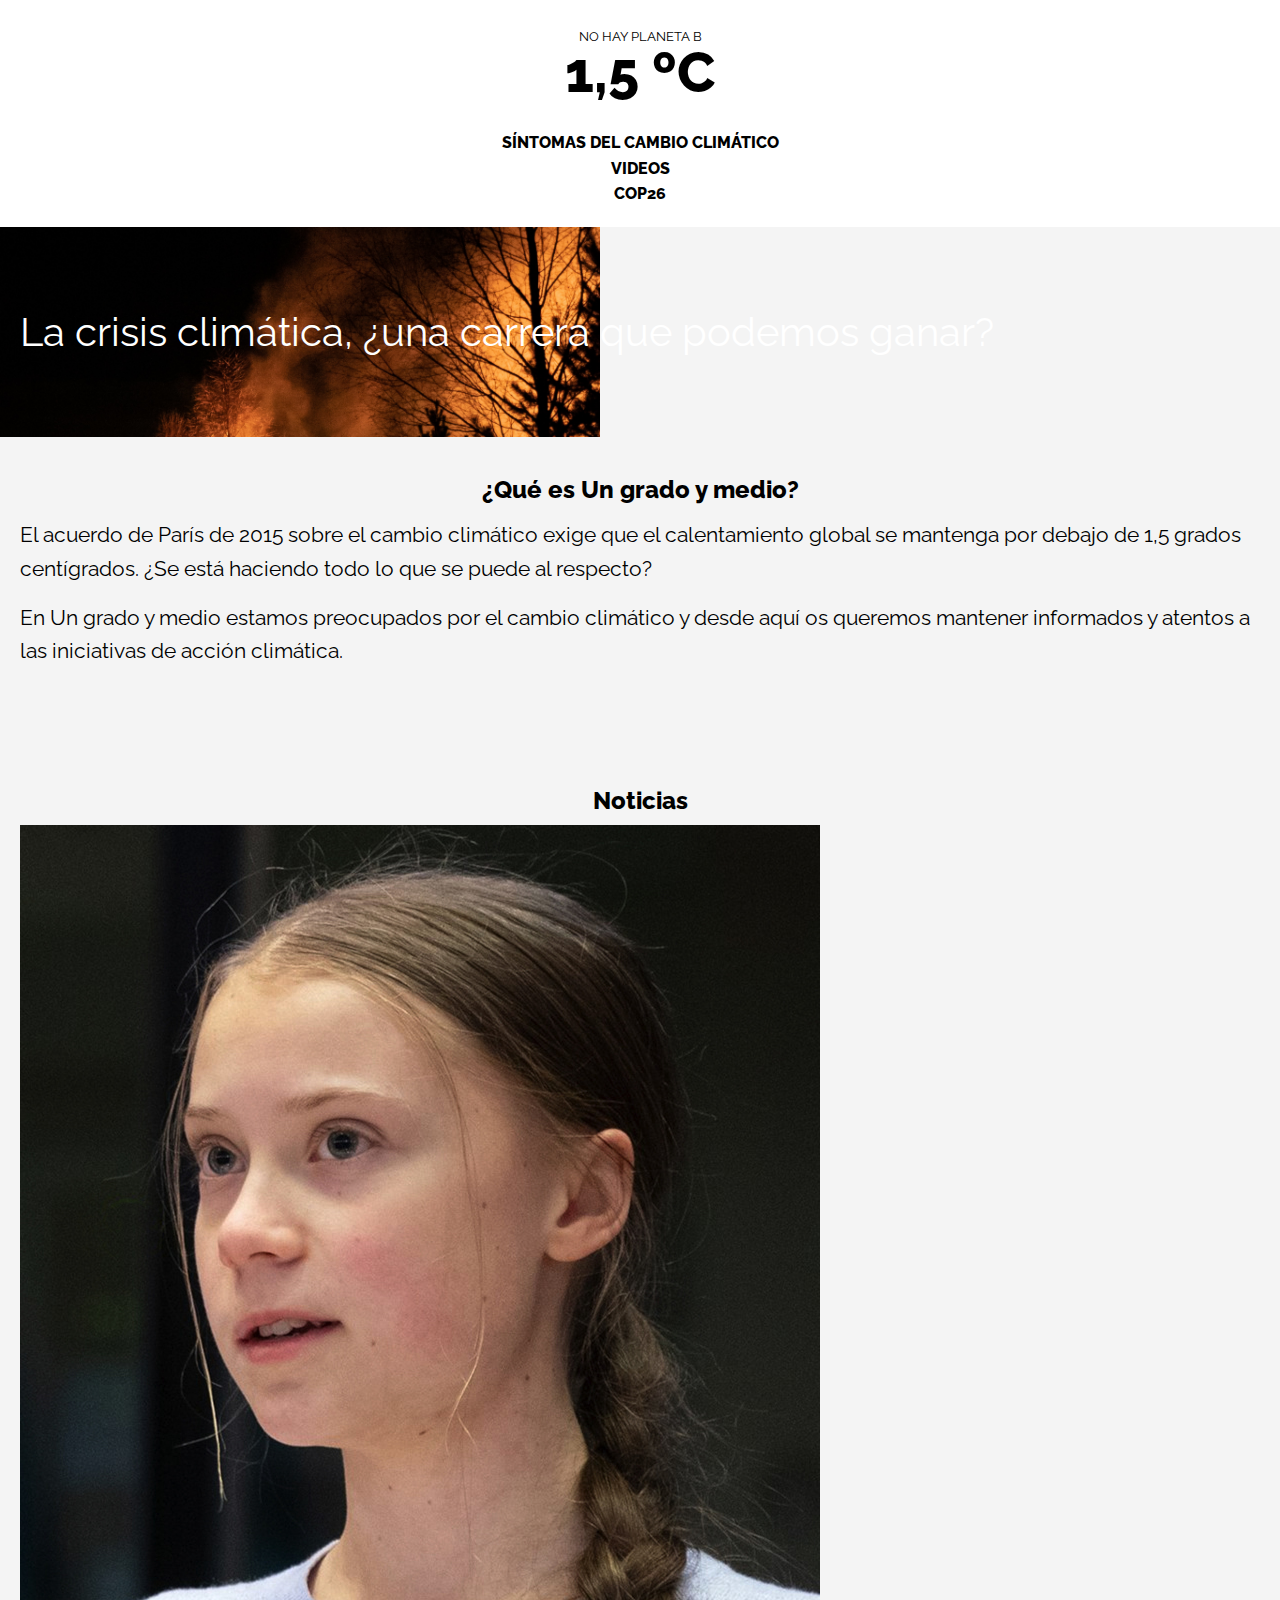
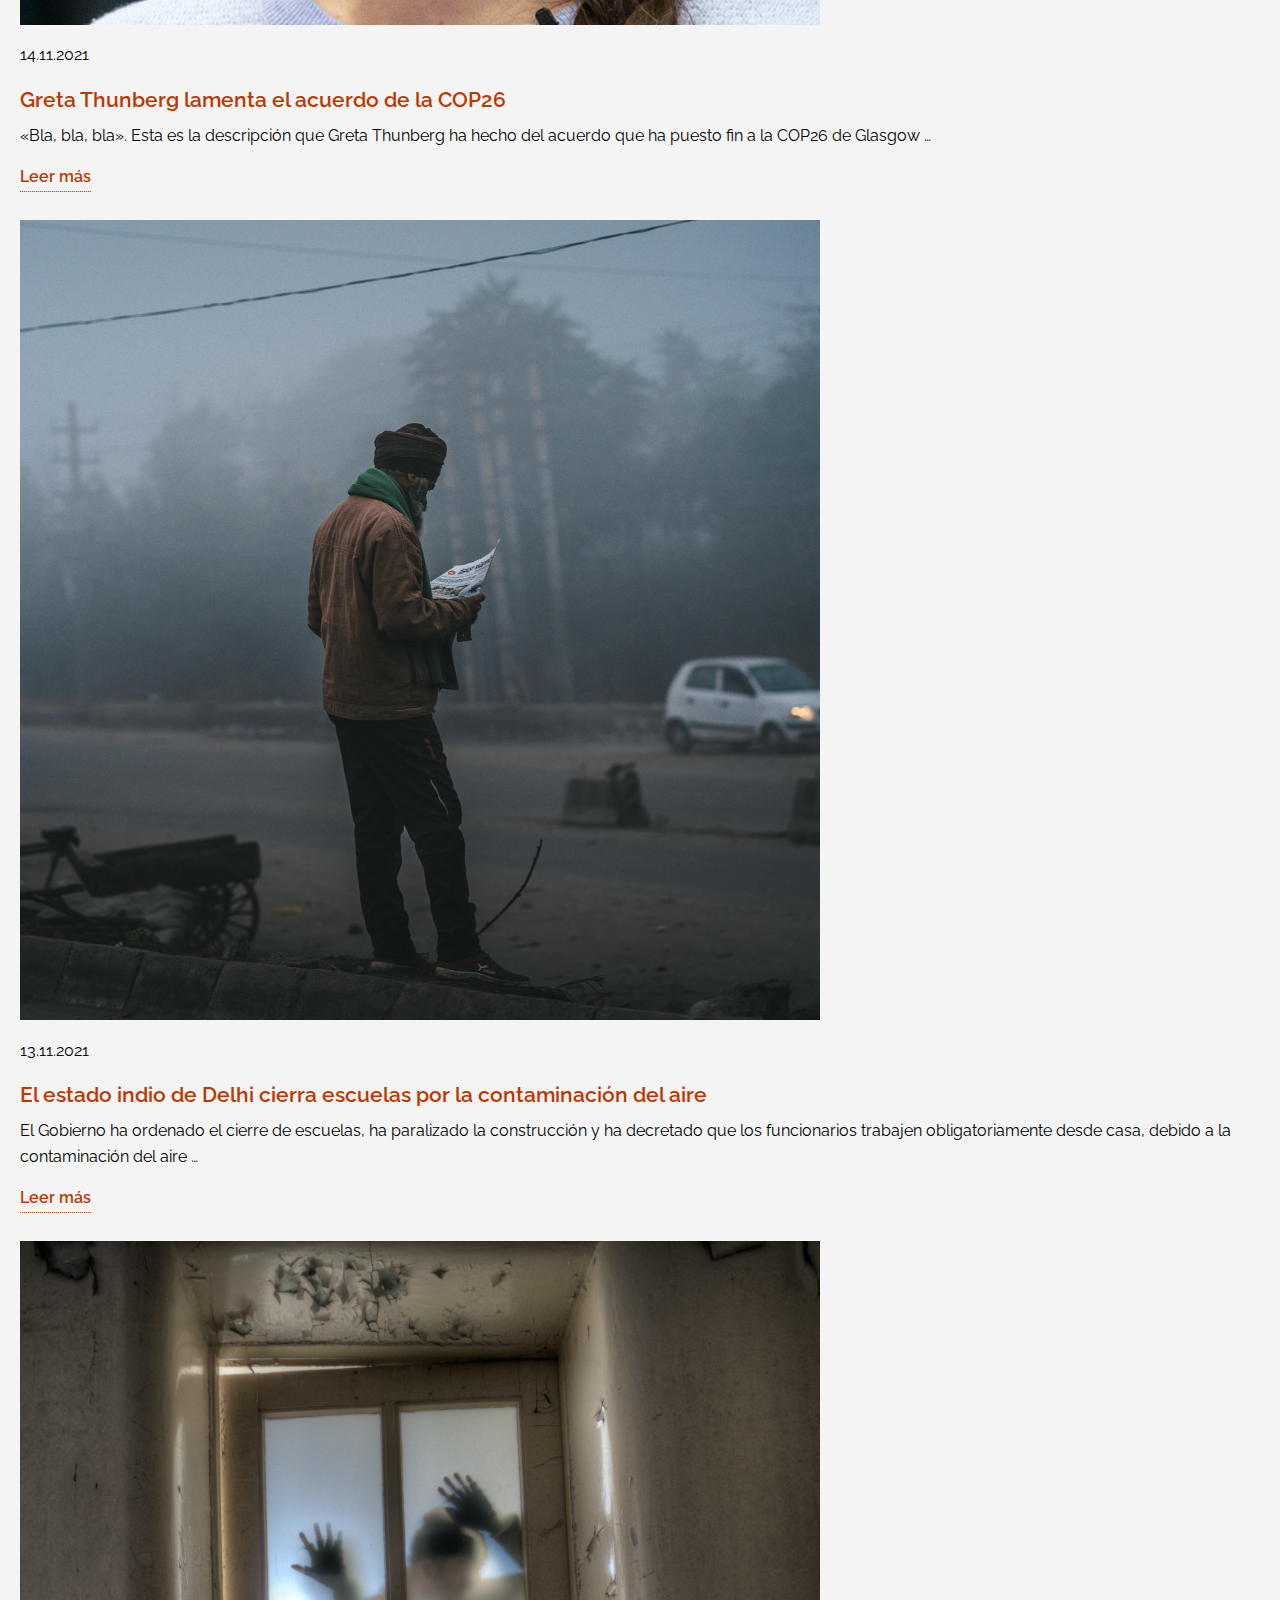
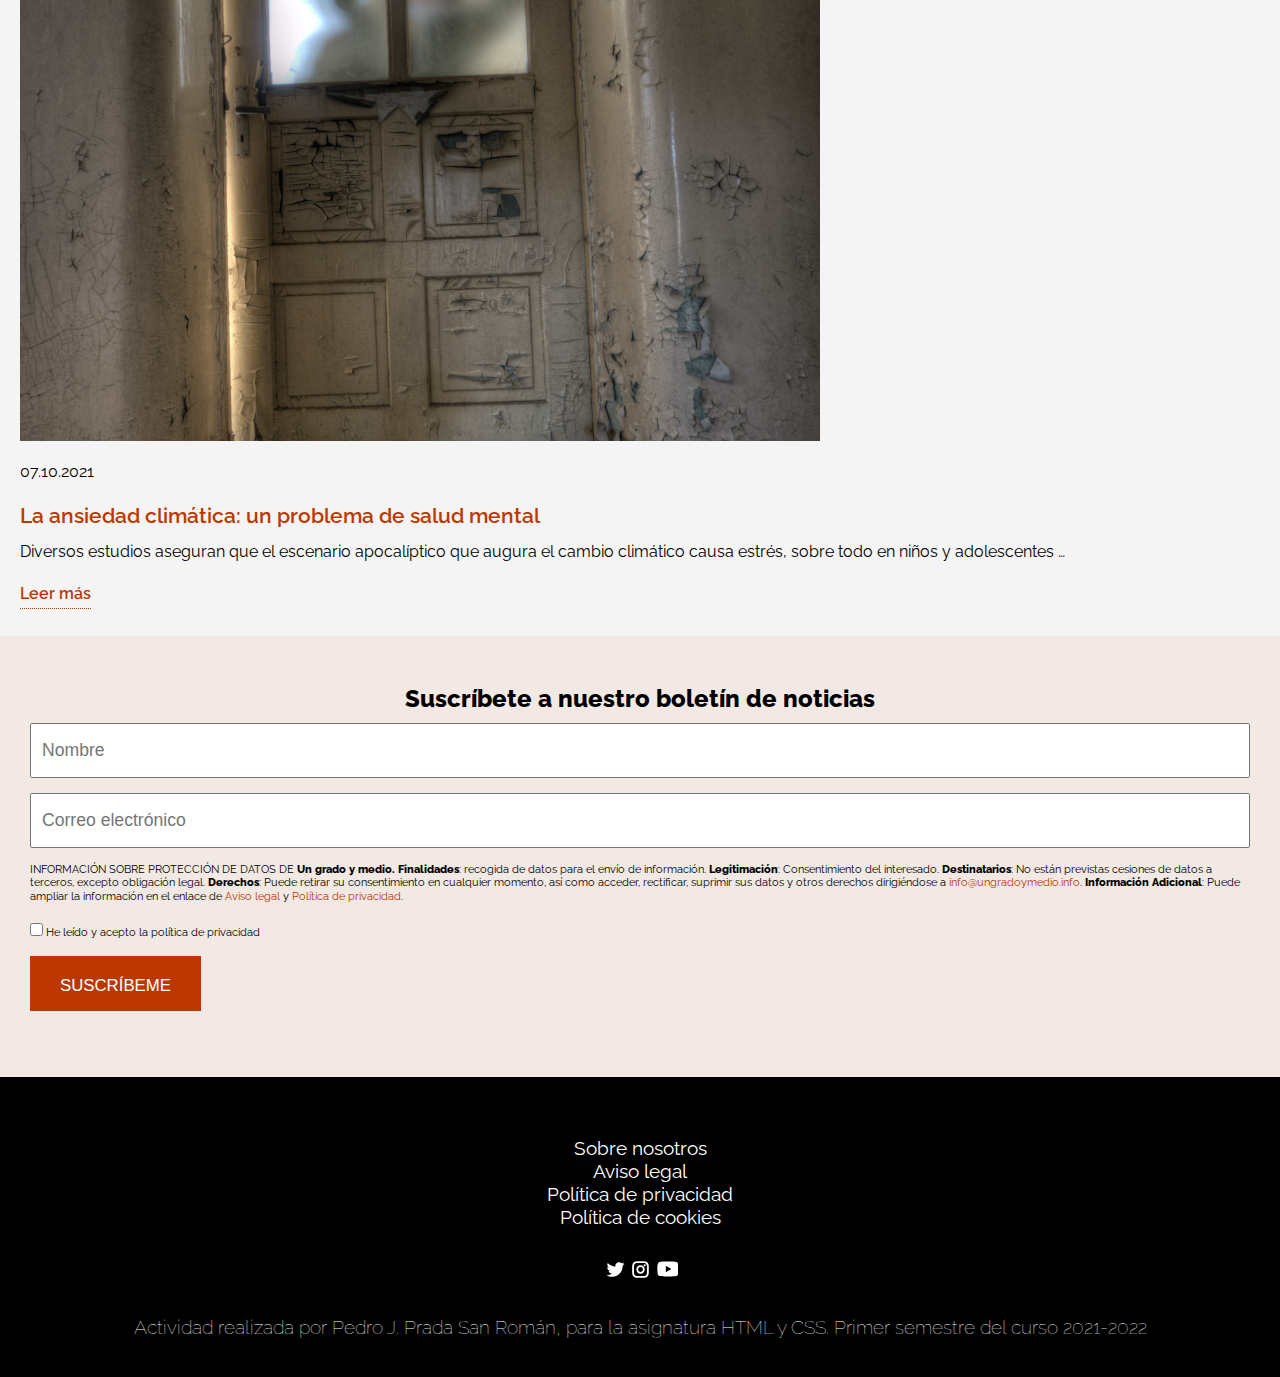
==== commit f3fad67f: "avance móvil" ====
--- a/index.html
+++ b/index.html
@@ -35,8 +35,8 @@
     <section class="noticias">
         <figure>
             <img src="images/n-greta-thunberg.jpg" alt="" title="">
+            <figcaption>14.11.2021</figcaption>
         </figure>
-        <figcaption>14.11.2021</figcaption>
         <div>
             <h3><a href="" title="">Greta Thunberg lamenta el acuerdo de la COP26</a></h3>
             <p>«Bla, bla, bla». Esta es la descripción que Greta Thunberg ha hecho del acuerdo que ha puesto fin a la
@@ -47,8 +47,8 @@
     <section class="noticias">
         <figure>
             <img src="images/n-delhi.jpg" alt="" title="">
+            <figcaption>13.11.2021</figcaption>
         </figure>
-        <figcaption>13.11.2021</figcaption>
         <div>
             <h3><a href="" title="">El estado indio de Delhi cierra escuelas por la contaminación del aire</a></h3>
             <p>
@@ -61,35 +61,44 @@
     <section class="noticias">
         <figure>
             <img src="images/n-estres.jpg" alt="" title="">
+            <figcaption>07.10.2021</figcaption>
         </figure>
-        <figcaption>07.10.2021</figcaption>
         <div class="noticia">
             <h3>
                 <a href="" title="">La ansiedad climática: un problema de salud mental</a>
             </h3>
-            <p>Diversos estudios aseguran que el escenario apocalíptico que augura el cambio climático causa estrés, sobre todo en niños y adolescentes …</p>
+            <p>Diversos estudios aseguran que el escenario apocalíptico que augura el cambio climático causa estrés,
+                sobre todo en niños y adolescentes …</p>
         </div>
         <a href="#" title="" class="leermas enlace">Leer más</a>
     </section>
     <section class="boletin">
         <h2>Suscríbete a nuestro boletín de noticias</h2>
-        • Formulario:
-        o Control para recoger el nombre, con indicación del dato a introducir en el control: "Nombre"
-        o Control para recoger el correo electrónico, con indicación del dato a recoger en el control: "Correo
-        electrónico"
-        o Resumen de la política de privacidad: INFORMACIÓ SOBRE INFORMACIÓN SOBRE PROTECCIÓN DE DATOS DE Un grado y
-        medio. Finalidades: recogida de datos para el envío de información. Legitimación: Consentimiento del interesado.
-        Destinatarios: No están previstas cesiones de datos a terceros, excepto obligación legal. Derechos: Puede
-        retirar su consentimiento en cualquier momento, así como acceder, rectificar, suprimir sus datos y otros
-        derechos dirigiéndose a info@ungradoymedio.info. Información Adicional: Puede ampliar la información en el
-        enlace de Aviso legal y Política de privacidad. - -(info@ungradoymedio.info; Aviso legal, Política de privacidad
-        [enlaces vacíos]
-        o Casilla de verificación de la política de privacidad. El texto de la etiqueta es: "He leído y acepto la
-        política de privacidad"
-        o Botón de envío del formulario con el texto: "Suscríbeme"
+        <form action="form.php" method="POST">
+            <input type="text" name="nombre" value="" placeholder="Nombre"/>
+            <input type="email" name="mail" value="" placeholder="Correo electrónico"/>
 
+            <p>INFORMACIÓN SOBRE PROTECCIÓN DE DATOS DE <span class="resaltado">Un grado y medio. Finalidades</span>:
+                recogida de datos para el envío de información. <span class="resaltado">Legitimación</span>:
+                Consentimiento del interesado.
+                <span class="resaltado">Destinatarios</span>: No están previstas cesiones de datos a terceros, excepto
+                obligación legal. <span class="resaltado">Derechos</span>: Puede retirar su consentimiento en cualquier
+                momento, así como acceder, rectificar, suprimir sus datos y otros derechos dirigiéndose a <a
+                        href="mailto:info@ungradoymedio.info" class="enlace">info@ungradoymedio.info</a>. <span
+                        class="resaltado">Información Adicional</span>: Puede ampliar la información en el enlace de <a
+                        href="" class="enlace">Aviso legal</a> y <a href="" class="enlace">Política de privacidad</a>.
+
+                <br/>
+
+
+                <input type="checkbox" name="aceptopolitica" id="aceptopolitica" value=""/> <label for="aceptopolitica">He
+                    leído y acepto la política de privacidad</label>
+
+
+                <button type="submit">Suscríbeme</button>
+
+
+        </form>
     </section>
 </main>
 <footer>
--- a/css/styles.css
+++ b/css/styles.css
@@ -277,14 +277,14 @@
 /*
 Se añade la separación que tiene que haber entre la página y el borde de la pantalla del dispositivo móvil
  */
-main{
-    padding:20px;
+main.sintomas{
+padding:020px;
 }
 /* index
 
  */
 main.index{
-    background-color: white;
+    background-color: rgb(244,244,244);
 }
 h1.principal{
     margin-top: 0;
@@ -299,16 +299,23 @@
     text-align: left;
 }
 .titular h2{
+    text-align: center;
     font-weight: 800;
     font-size: 1.5rem;
-    padding: 20px 0 15px;
+    padding: 30px 0 15px;
 }
 
 .titular p{
 
-    font-size: 1.2rem;
+    font-size: 1.3rem;
+}
+section.titular {
+
+    margin: 0 20px;
+    padding: 0 0 30px;
 }
 section.noticias {
+    margin: 0 20px;
 padding: 0 0 30px;
 }
 .noticias img{
@@ -318,7 +325,7 @@
     text-align: left;
 }
 h2.noticiasindex {
-    margin: 110px 0 10px;
+    margin:75px 0 10px;
     font-weight: 800;
     font-size: 1.5rem;
     text-align: center;
@@ -328,8 +335,6 @@
     line-height: 1.2em;
     font-weight: 600;
     font-size: 1.3rem;
-
-    color:rgb(189, 55, 0);
     text-transform: none;
 
 
@@ -337,10 +342,51 @@
     color:rgb(189, 55, 0);
 
 
-
-}
-
-
+}
+
+ .boletin{
+     background-color: rgb(242, 232, 228);
+     padding: 0 30px 50px;
+ }
+.boletin h2{
+    padding: 50px 0 10px 0;
+    text-align: center;
+    font-size: 1.5em;
+    font-weight: 800;
+}
+.boletin p{
+    font-size: .7em;
+    line-height: 1.2em;
+}
+input[type=text], input[type=email]{
+    display:block;
+    width:100%;
+    font-size: 1.1em;
+    height: 55px;
+    padding:10px;
+    margin-bottom: 15px;
+}
+input[type=checkbox]{
+    display:inline-block;
+    font-size: 1.1em;
+margin:20px 0
+}
+button{
+    display:block;
+
+    font-size: 1.5em;
+    height: 55px;
+    padding:10px;
+    margin-bottom: 15px;
+
+
+
+    background-color: rgb(189,55,0);
+    border:none;
+    color:rgb(255,255,255);
+    text-transform: uppercase;
+    padding: 20px 30px;
+}
 
 /* Síntomas
 Se pone el ancho de la sección, la separación entre el borde y el contenido, las esquinas redondeadas el color del fondo y la separación con el elemento inmediatamente inferior
@@ -352,12 +398,10 @@
     border-radius: 10px;
     margin-bottom: 15px;
 }
-.videos h1 {
-    margin: 30px 0 10px;
-    font-weight: 800;
-    font-size: 1.5rem;
-    text-align: center;
-}
+main.mainvideos{
+    padding: 0 20px;
+}
+
 .sintomas figure img {
     max-width:100%;
 }
@@ -365,10 +409,11 @@
 Se determina el ancho máximo de la imagen
  */
 .videos h1 {
-    margin: 30px 0 10px;
+
     font-weight: 800;
     font-size: 1.5rem;
     text-align: center;
+
 }
 
 figure.video{
@@ -409,6 +454,12 @@
 /*
 COP 26
  */
+main.maincop26{
+    padding:0 20px;
+}
+.maincop26 h2{
+    padding:20px 0 20px;
+}
 h2.resultados{
     padding: 30px 0 20px;
 }
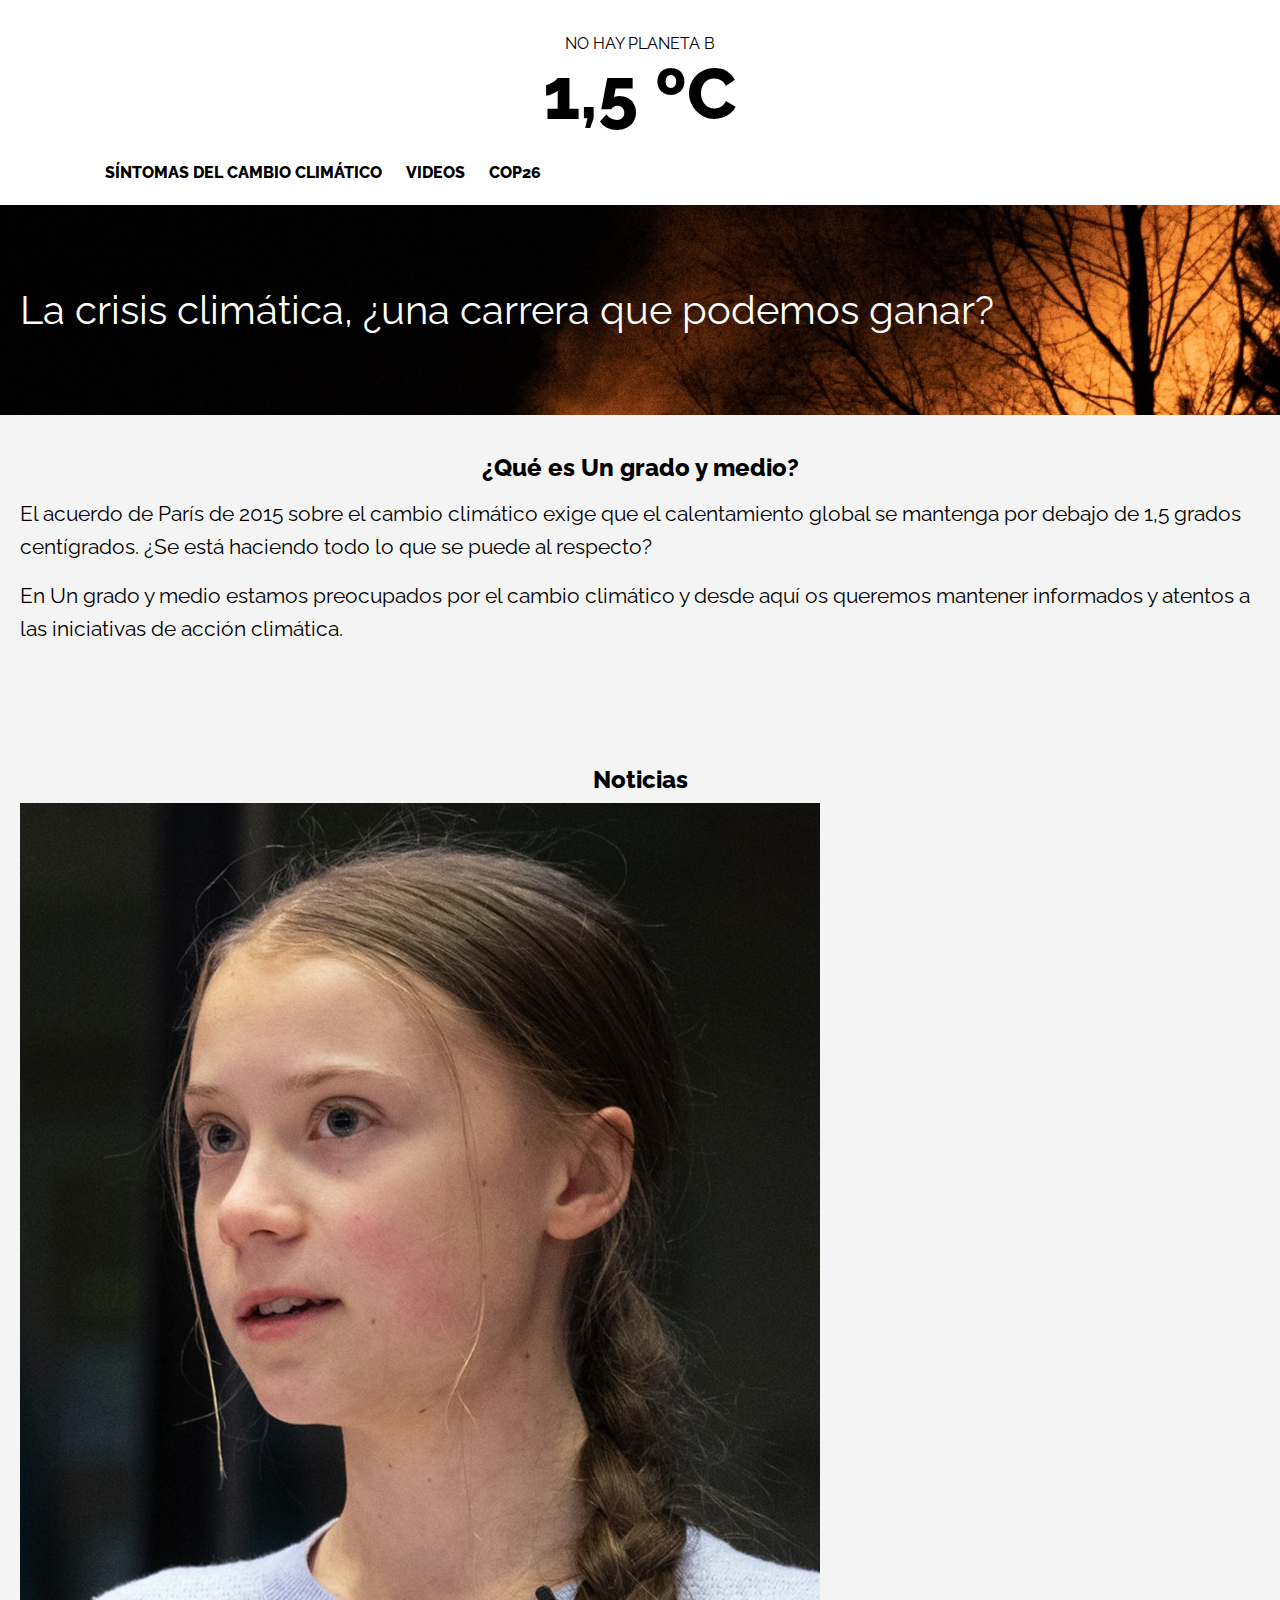
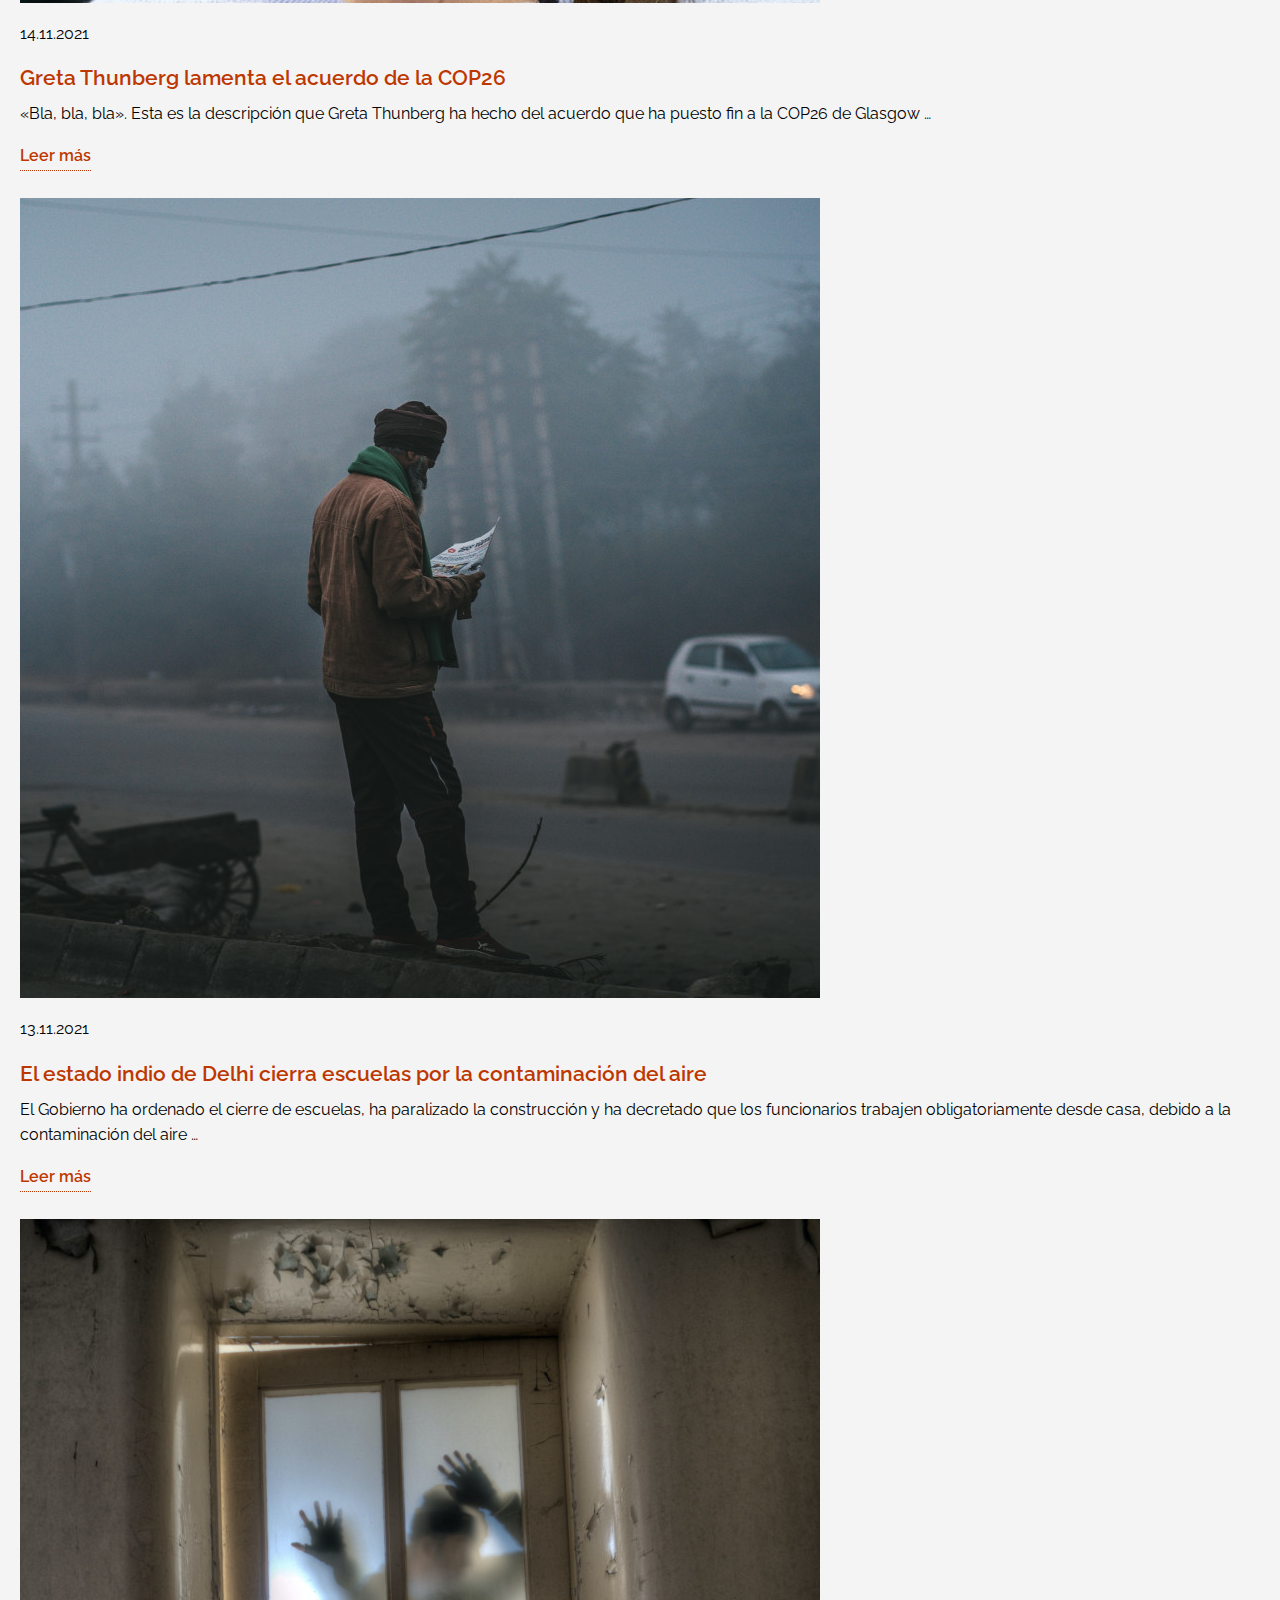
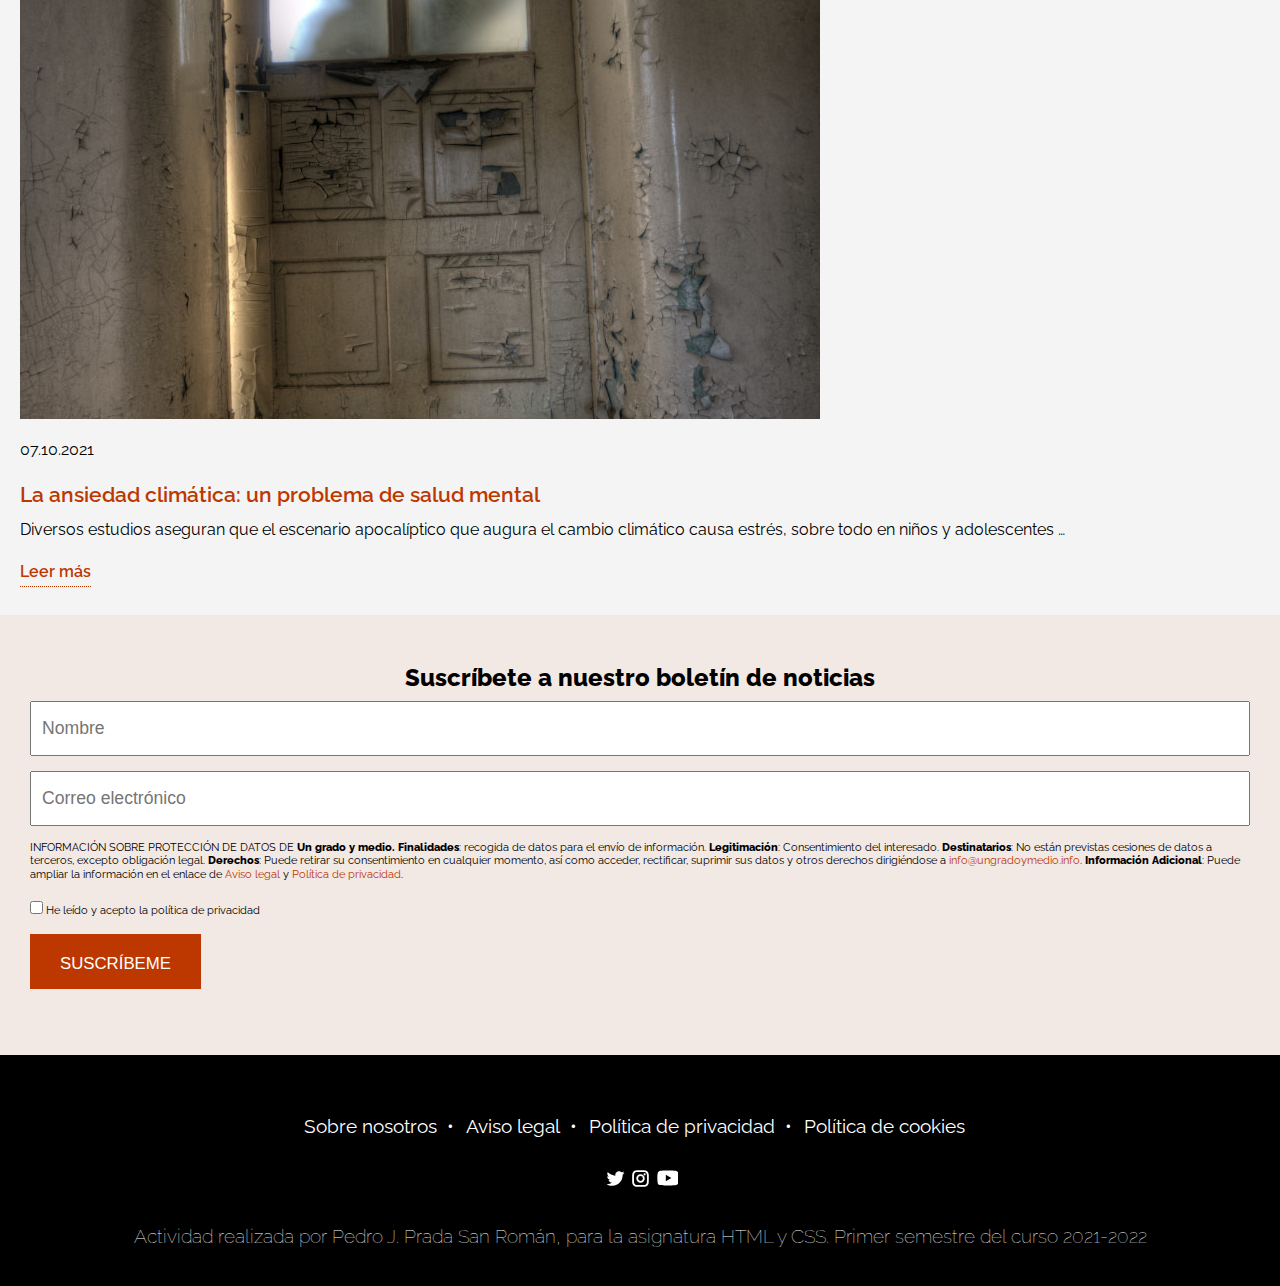
==== commit ae1abede: "avance" ====
--- a/index.html
+++ b/index.html
@@ -3,7 +3,7 @@
 <head>
     <meta charset="UTF-8">
     <meta name="viewport" content="width=device-width,initial-scale=1">
-    <title>Title</title>
+    <title>No hay planeta B - La crisis climática, ¿una carrera que podemos ganar?</title>
     <link rel="stylesheet" href="css/styles.css">
 </head>
 <body>
--- a/css/styles.css
+++ b/css/styles.css
@@ -7,6 +7,7 @@
 Se importan las fuentes a utilizar
  */
 @import url('https://fonts.googleapis.com/css2?family=Raleway:ital,wght@0,400;0,600;0,800;1,400&display=swap');
+
 /*
 Se anulan los márgenes y los padding de todos los elementos
 Se utiliza el modelo alternativo de cajas
@@ -33,6 +34,7 @@
 h1, h2, h3 {
     line-height: 1.1em;
 }
+
 /*
 Estilos generales para la cabecera h1
  */
@@ -42,6 +44,7 @@
     font-size: 1.5rem;
     text-align: center;
 }
+
 /*
 Estilos generales para la cabecera h2
  */
@@ -49,6 +52,7 @@
     font-weight: 600;
     font-size: 1.2rem;
 }
+
 /*
 Estilos generales para la cabecera h3
  */
@@ -57,6 +61,7 @@
     font-weight: 600;
     font-size: .8rem;
 }
+
 /*
 Estilos generales para la párrafo
  */
@@ -64,31 +69,36 @@
     font-size: 1rem;
     margin-bottom: 1rem;
 }
+
 /*
 Estilos generales básicos para enlaces
  */
 a {
     text-decoration: none;
-    color:rgb(0,0,0);
-}
-.enlace{
-    color: rgb(189,55,0);
-}
+    color: rgb(0, 0, 0);
+}
+
+.enlace {
+    color: rgb(189, 55, 0);
+}
+
 /*
 Resaltado de texto
  */
 .resaltado {
     font-weight: 800;
 }
+
 /*
 enlaces de "leer más", "más info" según se determina en el enunciado
  */
-.leermas{
-    color: rgb(189,55,0);
-    font-weight:600;
+.leermas {
+    color: rgb(189, 55, 0);
+    font-weight: 600;
     padding-bottom: 5px;
     border-bottom: dotted 1px;
 }
+
 /*
 CSS cabacera
  */
@@ -100,6 +110,7 @@
     width: 100%;
     background-color: rgb(255, 255, 255);
 }
+
 /*
 Márgenes para el logo (este es un texto)
  */
@@ -107,6 +118,7 @@
     margin-top: 30px;
     margin-bottom: 30px;
 }
+
 /*
 CSS para el lema
  */
@@ -118,6 +130,7 @@
     font-size: .8em;
     text-align: center;
 }
+
 /*
 CSS para el logo
  */
@@ -128,6 +141,7 @@
     text-align: center;
     font-size: 3.5em;
 }
+
 /* Para el menuú de navehación se usa
 
  */
@@ -135,7 +149,7 @@
     background-color: white;
     position: -webkit-sticky;
     position: sticky;
-    top:0;
+    top: 0;
     padding-bottom: 20px;
     z-index: 1000;
 }
@@ -166,14 +180,13 @@
 }
 
 
-
 /*
  CSS Pie de página
   */
 footer {
     width: 100%;
     display: block;
-    padding:5px 20px 20px 20px;
+    padding: 5px 20px 20px 20px;
 
     background-color: rgb(0, 0, 0);
     color: rgb(255, 255, 255);
@@ -188,7 +201,7 @@
     display: inline-block;
     margin: 0 auto;
     width: 100%;
-line-height: 1.2em;
+    line-height: 1.2em;
     background-color: rgb(0, 0, 0);
 }
 
@@ -206,7 +219,7 @@
     font-size: 1em;
     line-height: 1.4em;
 }
-footer nav{}
+
 footer nav ul {
     margin: 0;
     padding-top: 55px;
@@ -230,7 +243,6 @@
 }
 
 
-
 footer nav ul.redes {
     padding: 40px 0 20px;
     list-style: none;
@@ -240,6 +252,7 @@
     display: inline;
     margin: 0;
 }
+
 /*
 Se configura la apariencia de los enlaces a redes sociales del menú del footer.
 También su comportamiento en caso de poner el puntero encima del enlace
@@ -277,20 +290,24 @@
 /*
 Se añade la separación que tiene que haber entre la página y el borde de la pantalla del dispositivo móvil
  */
-main.sintomas{
-padding:020px;
-}
+main.sintomas {
+    padding: 020px;
+}
+
 /* index
 
  */
-main.index{
-    background-color: rgb(244,244,244);
-}
-h1.principal{
+main.index {
+    background-color: rgb(244, 244, 244);
+}
+
+h1.principal {
     margin-top: 0;
+    display: inline-block;
+    width: 100%;
     background-image: url("../images/bg-hero-home.jpg");
     background-repeat: no-repeat;
-    background-size: 600px;
+    background-size: cover;
     color: white;
     padding: 75px 0 75px 20px;
     font-weight: 400;
@@ -298,38 +315,45 @@
     line-height: 1.5em;
     text-align: left;
 }
-.titular h2{
+
+.titular h2 {
     text-align: center;
     font-weight: 800;
     font-size: 1.5rem;
     padding: 30px 0 15px;
 }
 
-.titular p{
+.titular p {
 
     font-size: 1.3rem;
 }
+
 section.titular {
 
     margin: 0 20px;
     padding: 0 0 30px;
 }
+
 section.noticias {
     margin: 0 20px;
-padding: 0 0 30px;
-}
-.noticias img{
+    padding: 0 0 30px;
+}
+
+.noticias img {
     max-width: 100%;
 }
-.noticias figcaption{
+
+.noticias figcaption {
     text-align: left;
 }
+
 h2.noticiasindex {
-    margin:75px 0 10px;
+    margin: 75px 0 10px;
     font-weight: 800;
     font-size: 1.5rem;
     text-align: center;
 }
+
 .noticias h3 {
     padding: 10px 0 10px;
     line-height: 1.2em;
@@ -338,52 +362,58 @@
     text-transform: none;
 
 
-}.noticias h3 a {
-    color:rgb(189, 55, 0);
-
-
-}
-
- .boletin{
-     background-color: rgb(242, 232, 228);
-     padding: 0 30px 50px;
- }
-.boletin h2{
+}
+
+.noticias h3 a {
+    color: rgb(189, 55, 0);
+
+
+}
+
+.boletin {
+    background-color: rgb(242, 232, 228);
+    padding: 0 30px 50px;
+}
+
+.boletin h2 {
     padding: 50px 0 10px 0;
     text-align: center;
     font-size: 1.5em;
     font-weight: 800;
 }
-.boletin p{
+
+.boletin p {
     font-size: .7em;
     line-height: 1.2em;
 }
-input[type=text], input[type=email]{
-    display:block;
-    width:100%;
+
+input[type=text], input[type=email] {
+    display: block;
+    width: 100%;
     font-size: 1.1em;
     height: 55px;
-    padding:10px;
+    padding: 10px;
     margin-bottom: 15px;
 }
-input[type=checkbox]{
-    display:inline-block;
+
+input[type=checkbox] {
+    display: inline-block;
     font-size: 1.1em;
-margin:20px 0
-}
-button{
-    display:block;
+    margin: 20px 0
+}
+
+button {
+    display: block;
 
     font-size: 1.5em;
     height: 55px;
-    padding:10px;
+    padding: 10px;
     margin-bottom: 15px;
 
 
-
-    background-color: rgb(189,55,0);
-    border:none;
-    color:rgb(255,255,255);
+    background-color: rgb(189, 55, 0);
+    border: none;
+    color: rgb(255, 255, 255);
     text-transform: uppercase;
     padding: 20px 30px;
 }
@@ -398,13 +428,15 @@
     border-radius: 10px;
     margin-bottom: 15px;
 }
-main.mainvideos{
+
+main.mainvideos {
     padding: 0 20px;
 }
 
 .sintomas figure img {
-    max-width:100%;
-}
+    max-width: 100%;
+}
+
 /*
 Se determina el ancho máximo de la imagen
  */
@@ -416,14 +448,15 @@
 
 }
 
-figure.video{
+figure.video {
     background-color: white;
     margin-bottom: 25px;
 }
+
 .video-fluid {
-    position:relative;
-
-padding: 0;
+    position: relative;
+
+    padding: 0;
 
     max-width: 100%;
     padding: 0;
@@ -434,19 +467,26 @@
 }
 
 .video-fluid-item {
-    position:absolute;top:0;left:0;width:100%; height:100%;
+    position: absolute;
+    top: 0;
+    left: 0;
+    width: 100%;
+    height: 100%;
     border: none;
 }
+
 .video-fluid::before {
     display: block;
     content: "";
     padding-top: 56.25%;
 }
-figcaption{
+
+figcaption {
     font-size: 1em;
     text-align: center;
     padding: 10px 0;
 }
+
 cite {
     font-weight: 800;
 }
@@ -454,22 +494,26 @@
 /*
 COP 26
  */
-main.maincop26{
-    padding:0 20px;
-}
-.maincop26 h2{
-    padding:20px 0 20px;
-}
-h2.resultados{
+main.maincop26 {
+    padding: 0 20px;
+}
+
+.maincop26 h2 {
+    padding: 20px 0 20px;
+}
+
+h2.resultados {
     padding: 30px 0 20px;
 }
 
-ol{
-  padding-left: 20px;
-}
-ol li{
+ol {
+    padding-left: 20px;
+}
+
+ol li {
     margin-bottom: 20px;
 }
+
 blockquote {
     border-left: solid 5px rgb(189, 55, 0);
     background-color: rgb(255, 255, 255);
@@ -478,5 +522,125 @@
     font-style: italic;
 }
 
-
-
+@media only screen and (min-width: 800px) {
+
+
+    /*
+    Cabecera, lema, logo y Navegación superior
+     */
+    header nav {
+        width: 100%
+    }
+
+    /*
+    CSS para el lema
+     */
+    .noplanb {
+
+        padding: 5px 0 5px;
+        font-size: 1em;
+    }
+
+    /*
+    CSS para el logo
+     */
+    .c15 {
+        font-size: 4.5em;
+    }
+
+    /*
+    Navegación
+     */
+
+    nav ul {
+        padding: 0 20px;
+        width: 100%;
+
+    }
+
+    nav ul li {
+        display: inline;
+        margin-right: 20px;
+    }
+
+
+    footer nav, footer div {
+        display: inline-block;
+        margin: 0 auto;
+        width: 100%;
+    }
+
+    footer nav ul {
+        margin: 0 auto;
+    }
+
+    footer nav ul li {
+        display: inline;
+        margin-right: 7px;
+    }
+
+    .footmenu li:after {
+        margin-left: 5px;
+        content: ' \2022';
+    }
+
+    .footmenu li:last-child:after {
+        content: '';
+    }
+
+}
+
+@media only screen and (min-width: 800px) and (max-width: 1110px) {
+
+    /*
+    Index
+     */
+    h1.principal {
+        margin-top: 0;
+        display: inline-block;
+        width: 100%;
+        background-image: url("../images/bg-hero-home.jpg");
+        background-repeat: no-repeat;
+        background-size: cover;
+        color: white;
+        padding: 75px 0 75px 20px;
+        font-weight: 400;
+        font-size: 2.5em;
+        line-height: 1.5em;
+        text-align: left;
+    }
+
+
+}
+
+@media screen and (min-width: 1110px) {
+
+
+    /*
+    Navegación
+     */
+    nav ul {
+        padding: 0 20px;
+        width: 1110px;
+
+    }
+
+    /*
+    Index
+     */
+    h1.principal {
+        margin-top: 0;
+        display: inline-block;
+        width: 100%;
+        background-image: url("../images/bg-hero-home.jpg");
+        background-repeat: no-repeat;
+        background-size: cover;
+        color: white;
+        padding: 75px 0 75px 20px;
+        font-weight: 400;
+        font-size: 2.5em;
+        line-height: 1.5em;
+        text-align: left;
+    }
+
+}
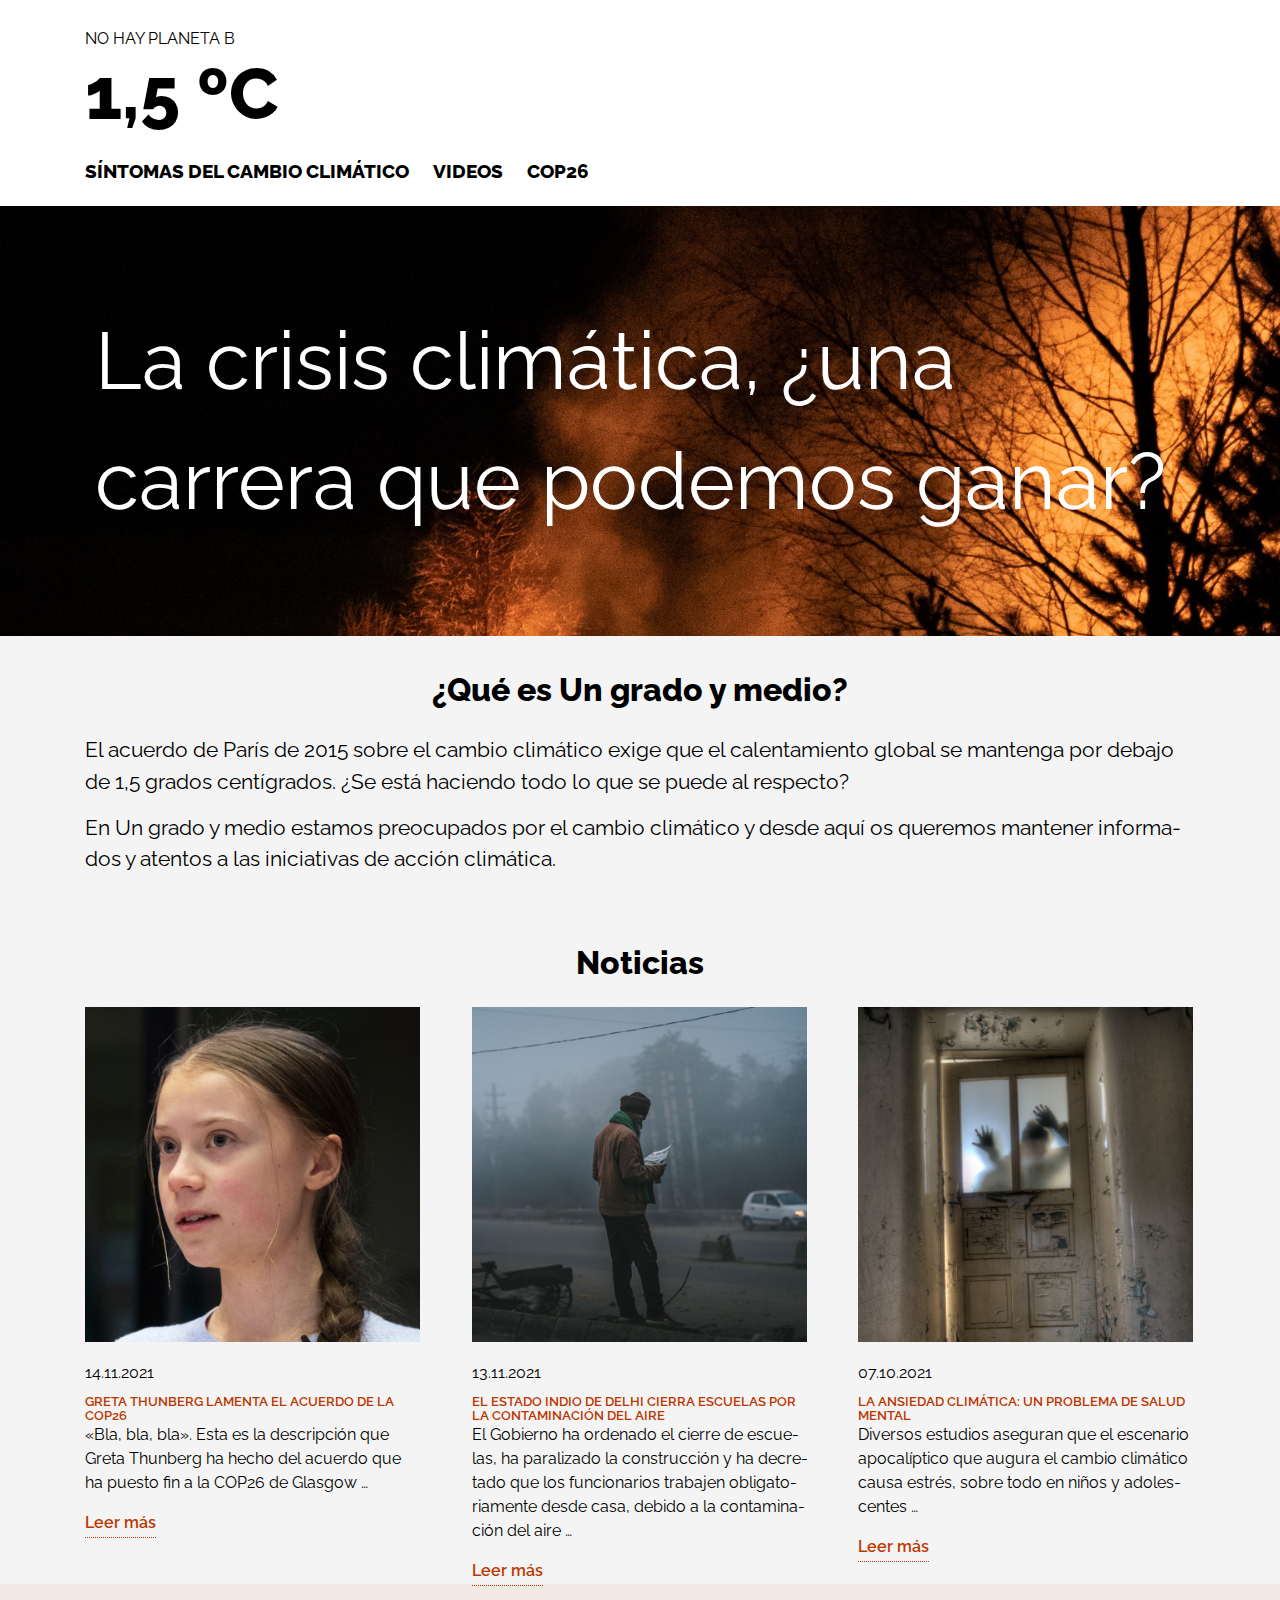
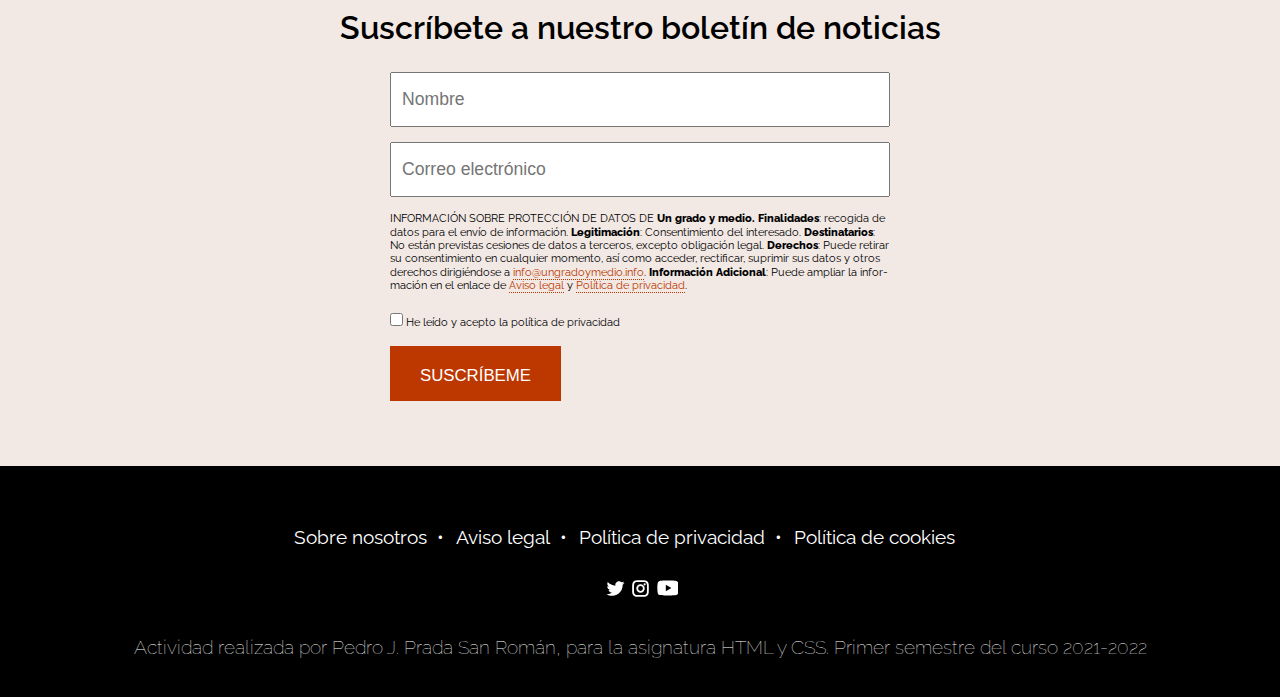
==== commit c58889c6: "avance" ====
--- a/index.html
+++ b/index.html
@@ -22,7 +22,8 @@
         <li><a href="cop26.html">COP26</a></li>
     </ul>
 </nav>
-<h1 class="principal">La crisis climática, ¿una carrera que podemos ganar?</h1>
+
+<h1 class="principal"><span>La crisis climática, ¿una carrera que podemos ganar?</span></h1>
 <main class="index">
     <section class="titular">
         <h2>¿Qué es Un grado y medio? </h2>
@@ -31,74 +32,88 @@
         <p>En Un grado y medio estamos preocupados por el cambio climático y desde aquí os queremos mantener informados
             y atentos a las iniciativas de acción climática.</p>
     </section>
-    <h2 class="noticiasindex">Noticias</h2>
-    <section class="noticias">
-        <figure>
-            <img src="images/n-greta-thunberg.jpg" alt="" title="">
-            <figcaption>14.11.2021</figcaption>
-        </figure>
-        <div>
-            <h3><a href="" title="">Greta Thunberg lamenta el acuerdo de la COP26</a></h3>
-            <p>«Bla, bla, bla». Esta es la descripción que Greta Thunberg ha hecho del acuerdo que ha puesto fin a la
-                COP26 de Glasgow …</p>
+    <section>
+        <h2 class="noticiasindex">Noticias</h2>
+        <div class="notindex">
+            <section class="noticias">
+                <figure>
+                    <img src="images/n-greta-thunberg.jpg" alt="" title="">
+                    <figcaption>14.11.2021</figcaption>
+                </figure>
+                <div>
+                    <a href="" title="Greta Thunberg lamenta el acuerdo de la COP26"><h3>Greta Thunberg lamenta el acuerdo de la COP26</h3></a>
+                    <p>«Bla, bla, bla». Esta es la descripción que Greta Thunberg ha hecho del acuerdo que ha puesto fin
+                        a la
+                        COP26 de Glasgow …</p>
+                </div>
+                <a href="#" title="" class="leermas enlace">Leer más</a>
+            </section>
+
+            <section class="noticias">
+                <figure>
+                    <img src="images/n-delhi.jpg" alt="" title="">
+                    <figcaption>13.11.2021</figcaption>
+                </figure>
+                <div>
+                    <a href="" title="El estado indio de Delhi cierra escuelas por la contaminación del aire"><h3>El estado indio de Delhi cierra escuelas por la contaminación del aire</h3>
+                    </a>
+                    <p>
+                        El Gobierno ha ordenado el cierre de escuelas, ha paralizado la construcción y ha decretado que
+                        los
+                        funcionarios trabajen obligatoriamente desde casa, debido a la contaminación del aire …
+                    </p>
+                </div>
+                <a href="#" title="" class="leermas enlace">Leer más</a>
+            </section>
+            <section class="noticias">
+                <figure>
+                    <img src="images/n-estres.jpg" alt="" title="">
+                    <figcaption>07.10.2021</figcaption>
+                </figure>
+                <div class="noticia">
+
+                    <a href="" title="La ansiedad climática: un problema de salud mental"><h3>La ansiedad climática: un problema de salud mental</h3></a>
+
+                    <p>Diversos estudios aseguran que el escenario apocalíptico que augura el cambio climático causa
+                        estrés,
+                        sobre todo en niños y adolescentes …</p>
+                </div>
+                <a href="#" title="" class="leermas enlace">Leer más</a>
+            </section>
         </div>
-        <a href="#" title="" class="leermas enlace">Leer más</a>
-    </section>
-    <section class="noticias">
-        <figure>
-            <img src="images/n-delhi.jpg" alt="" title="">
-            <figcaption>13.11.2021</figcaption>
-        </figure>
-        <div>
-            <h3><a href="" title="">El estado indio de Delhi cierra escuelas por la contaminación del aire</a></h3>
-            <p>
-                El Gobierno ha ordenado el cierre de escuelas, ha paralizado la construcción y ha decretado que los
-                funcionarios trabajen obligatoriamente desde casa, debido a la contaminación del aire …
-            </p>
-        </div>
-        <a href="#" title="" class="leermas enlace">Leer más</a>
-    </section>
-    <section class="noticias">
-        <figure>
-            <img src="images/n-estres.jpg" alt="" title="">
-            <figcaption>07.10.2021</figcaption>
-        </figure>
-        <div class="noticia">
-            <h3>
-                <a href="" title="">La ansiedad climática: un problema de salud mental</a>
-            </h3>
-            <p>Diversos estudios aseguran que el escenario apocalíptico que augura el cambio climático causa estrés,
-                sobre todo en niños y adolescentes …</p>
-        </div>
-        <a href="#" title="" class="leermas enlace">Leer más</a>
-    </section>
-    <section class="boletin">
-        <h2>Suscríbete a nuestro boletín de noticias</h2>
-        <form action="form.php" method="POST">
-            <input type="text" name="nombre" value="" placeholder="Nombre"/>
-            <input type="email" name="mail" value="" placeholder="Correo electrónico"/>
+        <section class="boletin">
+            <h2>Suscríbete a nuestro boletín de noticias</h2>
+            <form action="form.php" method="POST">
+                <input type="text" name="nombre" value="" placeholder="Nombre"/>
+                <input type="email" name="mail" value="" placeholder="Correo electrónico"/>
 
-            <p>INFORMACIÓN SOBRE PROTECCIÓN DE DATOS DE <span class="resaltado">Un grado y medio. Finalidades</span>:
-                recogida de datos para el envío de información. <span class="resaltado">Legitimación</span>:
-                Consentimiento del interesado.
-                <span class="resaltado">Destinatarios</span>: No están previstas cesiones de datos a terceros, excepto
-                obligación legal. <span class="resaltado">Derechos</span>: Puede retirar su consentimiento en cualquier
-                momento, así como acceder, rectificar, suprimir sus datos y otros derechos dirigiéndose a <a
-                        href="mailto:info@ungradoymedio.info" class="enlace">info@ungradoymedio.info</a>. <span
-                        class="resaltado">Información Adicional</span>: Puede ampliar la información en el enlace de <a
-                        href="" class="enlace">Aviso legal</a> y <a href="" class="enlace">Política de privacidad</a>.
+                <p>INFORMACIÓN SOBRE PROTECCIÓN DE DATOS DE <span class="resaltado">Un grado y medio. Finalidades</span>:
+                    recogida de datos para el envío de información. <span class="resaltado">Legitimación</span>:
+                    Consentimiento del interesado.
+                    <span class="resaltado">Destinatarios</span>: No están previstas cesiones de datos a terceros,
+                    excepto
+                    obligación legal. <span class="resaltado">Derechos</span>: Puede retirar su consentimiento en
+                    cualquier
+                    momento, así como acceder, rectificar, suprimir sus datos y otros derechos dirigiéndose a <a
+                            href="mailto:info@ungradoymedio.info" class="enlace">info@ungradoymedio.info</a>. <span
+                            class="resaltado">Información Adicional</span>: Puede ampliar la información en el enlace de
+                    <a
+                            href="" class="enlace">Aviso legal</a> y <a href="" class="enlace">Política de
+                        privacidad</a>.
 
-                <br/>
+                    <br/>
 
 
-                <input type="checkbox" name="aceptopolitica" id="aceptopolitica" value=""/> <label for="aceptopolitica">He
-                    leído y acepto la política de privacidad</label>
+                    <input type="checkbox" name="aceptopolitica" id="aceptopolitica" value=""/> <label
+                            for="aceptopolitica">He
+                        leído y acepto la política de privacidad</label>
 
 
-                <button type="submit">Suscríbeme</button>
+                    <button type="submit">Suscríbeme</button>
 
 
-        </form>
+            </form>
+        </section>
     </section>
 </main>
 <footer>
--- a/css/styles.css
+++ b/css/styles.css
@@ -142,8 +142,8 @@
     font-size: 3.5em;
 }
 
-/* Para el menuú de navehación se usa
-
+/*
+Para el menú de navegación se usa
  */
 nav {
     background-color: white;
@@ -154,6 +154,7 @@
     z-index: 1000;
 }
 
+/* diseño de la lista del menú */
 nav ul {
     width: 100%;
     margin: 0px auto 0;
@@ -163,22 +164,25 @@
     font-weight: 800;
 }
 
+/* alineación del texto en los elementos de la lista del menú */
 nav ul li {
     text-align: center;
 }
 
+/* Color del enlace en estado normal */
 nav ul li a {
     color: rgb(0, 0, 0);
 }
 
+/* Se dtermina el color que tiene el enlace cuando se pasa el cursor por encima*/
 nav ul li a:hover {
     color: rgba(0, 0, 0, 0.5);
 }
 
+/* Se dtermina el color que tiene el enlace cuando corresponde a la página actual*/
 nav ul li a.actual {
     color: rgb(189, 55, 0);
 }
-
 
 /*
  CSS Pie de página
@@ -187,7 +191,6 @@
     width: 100%;
     display: block;
     padding: 5px 20px 20px 20px;
-
     background-color: rgb(0, 0, 0);
     color: rgb(255, 255, 255);
     font-weight: lighter;
@@ -196,6 +199,19 @@
 }
 
 
+footer div {
+    display: inline-block;
+    margin: 0 auto;
+    width: 100%;
+    background-color: rgb(0, 0, 0);
+}
+/* Texto del párrafo con información del autor */
+footer div p {
+    font-size: 1em;
+    line-height: 1.4em;
+}
+
+/* Menú de navegación*/
 footer nav {
     padding: 0;
     display: inline-block;
@@ -205,21 +221,7 @@
     background-color: rgb(0, 0, 0);
 }
 
-footer div {
-    display: inline-block;
-    margin: 0 auto;
-    width: 100%;
-
-
-    background-color: rgb(0, 0, 0);
-
-}
-
-footer div p {
-    font-size: 1em;
-    line-height: 1.4em;
-}
-
+/* menú de navegación - Lista desordenada */
 footer nav ul {
     margin: 0;
     padding-top: 55px;
@@ -228,21 +230,22 @@
     font-size: 1em;
     text-transform: none;
 }
-
+/* elementos de la lista. menú de navegación */
 footer nav ul li {
     display: block;
 }
 
+/* Los enlaces del menú dentro de la lista desordenada */
 footer ul li a {
     text-decoration: none;
     color: rgb(255, 255, 255);
 }
-
+/* Comportamiento del enlace al pasar el cursor por encima */
 footer ul li a:hover {
     color: rgb(189, 55, 0);
 }
 
-
+/* enlaces a redes sociales */
 footer nav ul.redes {
     padding: 40px 0 20px;
     list-style: none;
@@ -291,7 +294,7 @@
 Se añade la separación que tiene que haber entre la página y el borde de la pantalla del dispositivo móvil
  */
 main.sintomas {
-    padding: 020px;
+    padding: 20px;
 }
 
 /* index
@@ -300,7 +303,7 @@
 main.index {
     background-color: rgb(244, 244, 244);
 }
-
+/* cabacera del index. Texto sobre imagen */
 h1.principal {
     margin-top: 0;
     display: inline-block;
@@ -315,19 +318,19 @@
     line-height: 1.5em;
     text-align: left;
 }
-
+/* cabeceras h2 para la página principal */
 .titular h2 {
     text-align: center;
     font-weight: 800;
     font-size: 1.5rem;
     padding: 30px 0 15px;
 }
-
+/* tamaño de fuente del párrafo */
 .titular p {
 
     font-size: 1.3rem;
 }
-
+/* 
 section.titular {
 
     margin: 0 20px;
@@ -360,16 +363,12 @@
     font-weight: 600;
     font-size: 1.3rem;
     text-transform: none;
-
-
 }
 
 .noticias h3 a {
     color: rgb(189, 55, 0);
-
-
-}
-
+}
+/* Diseño suscripción al boletín de noticias */
 .boletin {
     background-color: rgb(242, 232, 228);
     padding: 0 30px 50px;
@@ -379,7 +378,7 @@
     padding: 50px 0 10px 0;
     text-align: center;
     font-size: 1.5em;
-    font-weight: 800;
+    font-weight: 600;
 }
 
 .boletin p {
@@ -404,13 +403,10 @@
 
 button {
     display: block;
-
     font-size: 1.5em;
     height: 55px;
     padding: 10px;
     margin-bottom: 15px;
-
-
     background-color: rgb(189, 55, 0);
     border: none;
     color: rgb(255, 255, 255);
@@ -421,12 +417,12 @@
 /* Síntomas
 Se pone el ancho de la sección, la separación entre el borde y el contenido, las esquinas redondeadas el color del fondo y la separación con el elemento inmediatamente inferior
 */
-section.sintomas {
-    width: 100%;
+.sintomas section {
     padding: 20px;
     background-color: white;
     border-radius: 10px;
-    margin-bottom: 15px;
+    grid-column: 2 / 4;
+    margin-bottom: 50px;
 }
 
 main.mainvideos {
@@ -441,11 +437,9 @@
 Se determina el ancho máximo de la imagen
  */
 .videos h1 {
-
     font-weight: 800;
     font-size: 1.5rem;
     text-align: center;
-
 }
 
 figure.video {
@@ -455,15 +449,12 @@
 
 .video-fluid {
     position: relative;
-
     padding: 0;
-
     max-width: 100%;
     padding: 0;
     overflow: hidden;
     margin-bottom: 10px;
     background-color: white;
-
 }
 
 .video-fluid-item {
@@ -524,6 +515,18 @@
 
 @media only screen and (min-width: 800px) {
 
+    .contlogo {
+        margin: 0 auto;
+        max-width: 1110px;
+    }
+
+    .c15 {
+        display: block;
+        line-height: 1em;
+        font-weight: 800;
+        text-align: left;
+        font-size: 3.5em;
+    }
 
     /*
     Cabecera, lema, logo y Navegación superior
@@ -536,7 +539,7 @@
     CSS para el lema
      */
     .noplanb {
-
+        text-align: left;
         padding: 5px 0 5px;
         font-size: 1em;
     }
@@ -551,11 +554,9 @@
     /*
     Navegación
      */
-
     nav ul {
         padding: 0 20px;
         width: 100%;
-
     }
 
     nav ul li {
@@ -563,7 +564,6 @@
         margin-right: 20px;
     }
 
-
     footer nav, footer div {
         display: inline-block;
         margin: 0 auto;
@@ -578,19 +578,62 @@
         display: inline;
         margin-right: 7px;
     }
-
+/* Se añaden los puntos medios entre los elementos del menú */
     .footmenu li:after {
         margin-left: 5px;
         content: ' \2022';
     }
-
+    /* Se elimina el último punto medio del menú */
     .footmenu li:last-child:after {
         content: '';
     }
-
+/
+    .videos {
+        display: grid;
+        grid-template-columns: 1fr 1fr;
+        grid-gap: 20px;
+    }
+
+    .videos h1 {
+        padding-bottom: 10px;
+        grid-column: 1/3;
+        font-size: 2.5em;
+        font-weight: 800;
+    }
+
+    .videos figure {
+        margin-bottom: 30px;
+    }
+    /* Diseño suscripción al boletín de noticias
+    Se cambia el ancho del formulario*/
+    .boletin form {
+        width: 500px;
+        margin: 0 auto;
+    }
 }
 
 @media only screen and (min-width: 800px) and (max-width: 1110px) {
+
+    /*
+CSS para el lema
+ */
+    .noplanb {
+        padding: 20px 0 10px 20px;
+    }
+
+    .c15 {
+        padding-bottom: 10px;
+        padding-left: 20px;
+    }
+
+    main {
+        width: 100%;
+    }
+
+    nav ul {
+        padding: 0 20px;
+        width: 100%;
+    }
 
     /*
     Index
@@ -610,19 +653,146 @@
         text-align: left;
     }
 
+    h1.principal span {
+        display: block;
+        margin: 0 auto;
+        max-width: 1110px;
+    }
+
+    section.titular {
+        width: 100%;
+        margin: 0 auto;
+        padding: 0 0 30px;
+    }
+
+    .notindex {
+        width: 100%;
+        padding: 0 20px;
+        margin: 0 auto;
+        display: grid;
+        grid-template-columns: 1fr 1fr 1fr;
+        grid-gap: 50px;
+    }
+
+    section.noticias {
+        margin: 0 auto;
+    }
+
+    .noticias figure {
+        max-width: 100%;
+    }
+
+    .noticias img {
+        max-width: 100%;
+    }
+
+    .noticias figcaption {
+        text-align: left;
+    }
+
+    h2.noticiasindex {
+        margin: 75px 0 10px;
+        font-weight: 800;
+        font-size: 1.5rem;
+        text-align: center;
+    }
+
+    .maincop26 {
+        margin-top: 35px;
+        display: grid;
+        grid-template-columns: 1fr 2fr;
+        grid-gap: 50px;
+    }
+
+    .maincop26 h1 {
+        grid-column: 1/3;
+        font-size: 2.5em;
+        font-weight: 800;
+        margin-top: 10px;
+    }
+
+    .maincop26 h2 {
+        padding: 0 0 20px;
+        font-size: 1.5em;
+    }
+
+    .sintomas {
+        display: grid;
+        grid-template-columns: 1fr 1fr;
+        grid-gap: 20px;
+    }
+
+    .sintomas h1 {
+        margin: 30px;
+        grid-column: 1/4;
+        font-size: 2.5em;
+        font-weight: 800;
+    }
+
+    .sintomas section {
+        padding: 20px;
+        background-color: white;
+        grid-template-columns: 1fr 1fr;
+        grid-gap: 10px;
+        border-radius: 10px;
+
+        margin-bottom: 50px;
+    }
+
+    .sintomas section:nth-child(odd) {
+        grid-column: 2;
+    }
+
+    .sintomas section:nth-child(even) {
+        grid-column: 1;
+    }
+
+    .sintomas section article h2 {
+        font-size: 1.5em;
+        font-weight: 800;
+        margin-bottom: 5px;
+    }
+
+    .sintomas section article {
+        grid-column: 2;
+        width: 100%;
+    }
+
+    .sintomas section article p {
+        font-size: 1em;
+        line-height: 1.5em;
+    }
+
+    .videos {
+        width: 100%;
+    }
 
 }
 
 @media screen and (min-width: 1110px) {
 
+    .noplanb {
+        padding: 20px 0 10px;
+    }
+
+    .c15 {
+        padding-bottom: 10px;
+    }
+
+    main.sintomas {
+        margin: 0 auto;
+        width: 1110px;
+        padding: 0px;
+    }
 
     /*
     Navegación
      */
     nav ul {
-        padding: 0 20px;
+        padding: 0 20px 0 0;
+        margin: 0 auto;
         width: 1110px;
-
+        font-size: 1.2em;
     }
 
     /*
@@ -643,4 +813,248 @@
         text-align: left;
     }
 
-}
+    h1.principal span {
+        display: block;
+        margin: 0 auto;
+        width: 1110px;
+    }
+
+    section.titular {
+        width: 1110px;
+        margin: 0 auto;
+        padding: 0 0 30px;
+    }
+
+    .notindex {
+        width: 1110px;
+        margin: 0 auto;
+        display: grid;
+        grid-template-columns: 1fr 1fr 1fr;
+        grid-gap: 50px;
+    }
+
+    section.noticias {
+        margin: 0 auto;
+    }
+
+    .noticias figure {
+        max-width: 100%;
+    }
+
+    .noticias img {
+        max-width: 100%;
+    }
+
+    .noticias figcaption {
+        text-align: left;
+    }
+
+    h2.noticiasindex {
+        margin: 75px 0 10px;
+        font-weight: 800;
+        font-size: 1.5rem;
+        text-align: center;
+    }
+
+
+
+
+    /*
+CSS COP26
+ */
+    h1.principal span {
+        display: block;
+        margin: 0 auto;
+        max-width: 1110px;
+        font-size: 2em;
+        line-height: 1.5em;
+        padding: 20px 0 20px;
+    }
+
+    .index h2 {
+        display: block;
+        margin: 0 auto;
+        max-width: 1110px;
+        font-size: 2em;
+        line-height: 1.5em;
+        padding: 20px 0 20px;
+    }
+
+    .maincop26 {
+        width: 1110px;
+        margin: 35px auto 0;
+        display: grid;
+        grid-template-columns: 1fr 2fr;
+        grid-gap: 50px;
+    }
+
+    .maincop26 h1 {
+        grid-column: 1/3;
+        font-size: 2.5em;
+        font-weight: 800;
+        margin-top: 10px;
+    }
+
+    .maincop26 h2 {
+        padding: 0 0 20px;
+        font-size: 1.5em;
+    }
+
+    aside h3 {
+        margin-top: 13px;
+
+    }
+
+    aside p {
+        line-height: 1.5em;
+        margin-bottom: 15px;
+    }
+
+    section h2 {
+        margin-bottom: 18px;
+    }
+
+    section p {
+        font-weight: 400;
+        line-height: 1.5em;
+        margin-bottom: 15px;
+        hyphens: auto;
+    }
+
+    aside figure img {
+        width: 300px;
+    }
+
+    blockquote {
+        border-left: solid 5px rgb(189, 55, 0);
+        background-color: rgb(255, 255, 255);
+        padding: 10px;
+        margin-bottom: 25px;
+        font-style: italic;
+    }
+
+    ol {
+        margin-bottom: 30px;
+    }
+
+    ol li {
+        font-size: 1.1em;
+        margin-left: 30px;
+        margin-bottom: 13px;
+    }
+
+    cite {
+        font-weight: bold;
+    }
+
+
+/* Organización de los cuadros de los síntomas.
+Se hace de tal manera que concuerde con el mockup de pantalla grande
+A destacar que los elementos pares e impares están posicionados a izquierda y derecha respectivamente,
+ocupando dos tercios de la lines
+*/
+    .sintomas {
+        display: grid;
+        grid-template-columns: 1fr 1fr 1fr;
+    }
+
+    .sintomas h1 {
+        margin: 30px;
+        grid-column: 1/4;
+        font-size: 2.5em;
+        font-weight: 800;
+    }
+
+    .sintomas section {
+        padding: 20px;
+        background-color: white;
+        display: grid;
+        grid-template-columns: 1fr 1fr;
+        grid-gap: 5px;
+        border-radius: 10px;
+        grid-column: 2 / 4;
+        margin-bottom: 50px;
+    }
+
+    .sintomas section:nth-child(odd) {
+        grid-column: 2 / 4;
+    }
+
+    .sintomas section:nth-child(even) {
+        grid-column: 1 / 3;
+    }
+
+    /* Diseño de los distintos elementos dentro de cada una de las secciones */
+    .sintomas section article h2 {
+        font-size: 1.5em;
+        font-weight: 800;
+        margin-bottom: 5px;
+    }
+
+    .sintomas section article {
+        grid-column: 2;
+        width: 100%;
+    }
+
+    .sintomas section article p {
+        font-size: 1em;
+        line-height: 1.5em;
+    }
+
+    .sintomas section figcaption {
+        grid-column: 1;
+    }
+/* Diseño de los enlaces dentro de la sección */
+    section a {
+        text-decoration: none;
+        border-bottom: dotted 1px;
+        color: rgb(189, 55, 0);
+    }
+
+    section a:hover {
+        color: rgb(0, 0, 0);
+    }
+
+/* Las imágenes para la página de síntomas
+Se ha intentado ajustar al máximo tanto las dimensiones como la
+disposición de la imagen dentro del contenedor*/
+
+    figure {
+        width: 335px;
+        overflow: hidden;
+    }
+
+    .fig1 img {
+        position: relative;
+        left: -10px;
+        min-width: 355px;
+    }
+
+    .fig2 img {
+        position: relative;
+        left: -30px;
+        min-width: 395px;
+    }
+
+    .fig3 img {
+        position: relative;
+        left: -20px;
+        min-width: 355px;
+    }
+
+    .fig4 img {
+        position: relative;
+        left: -30px;
+        min-width: 365px;
+    }
+
+    .fig5 img {
+        position: relative;
+        left: -40px;
+        min-width: 420px;
+    }
+/* Cambiar la anchura del contenedor de videos*/
+    .videos {
+        width: 1110px;
+    }
+}
